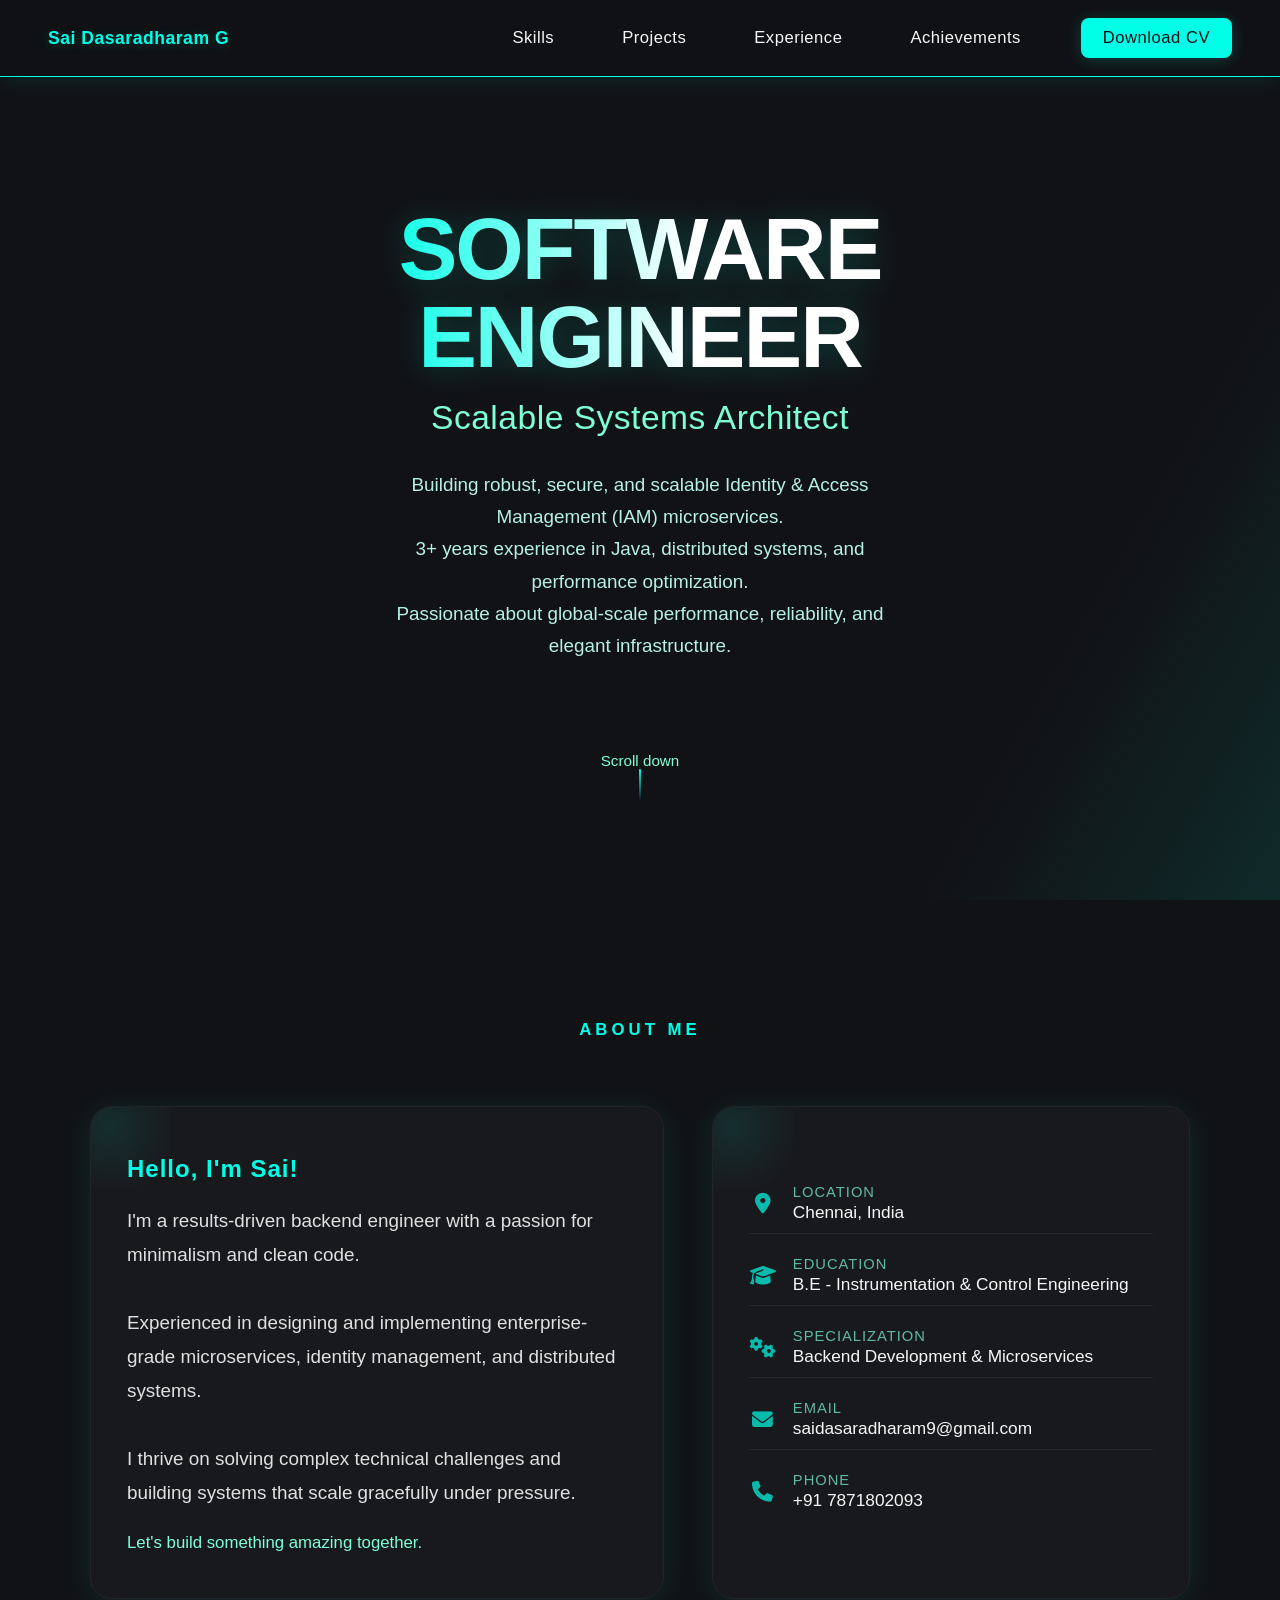
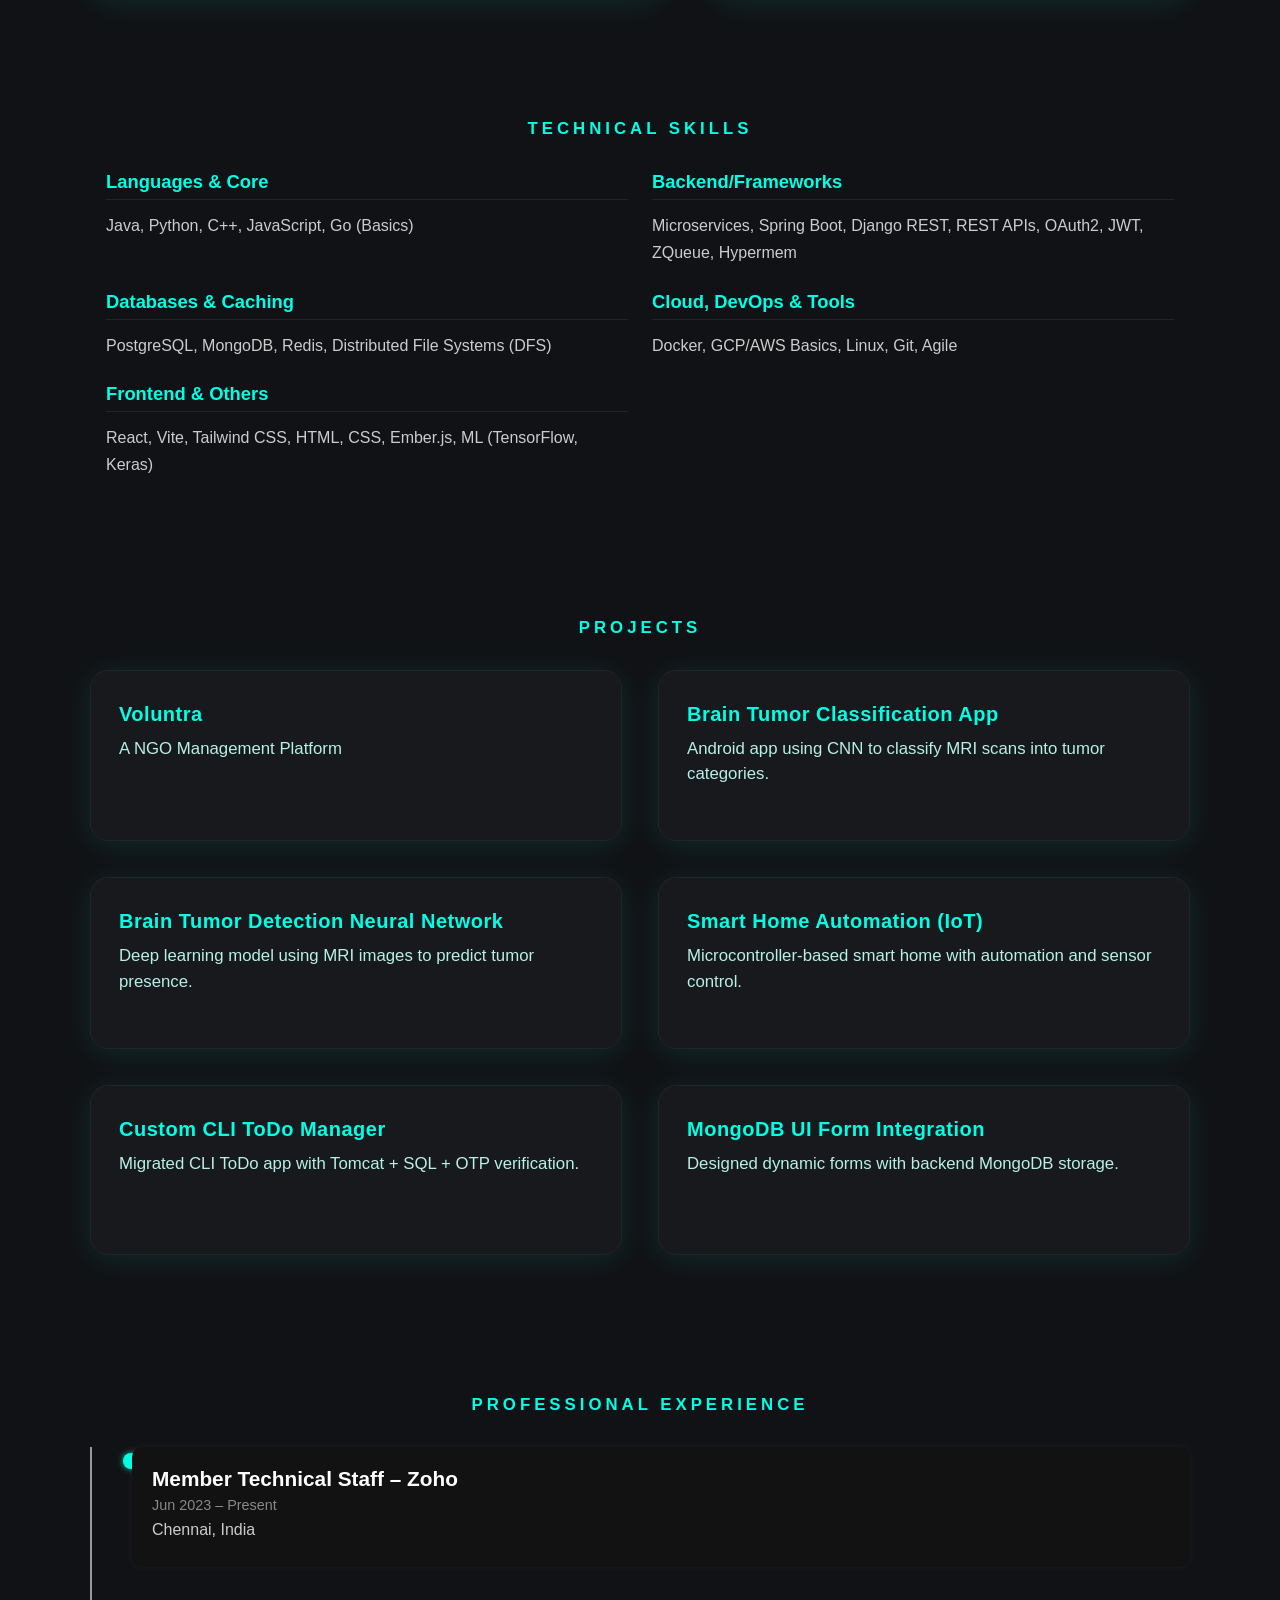
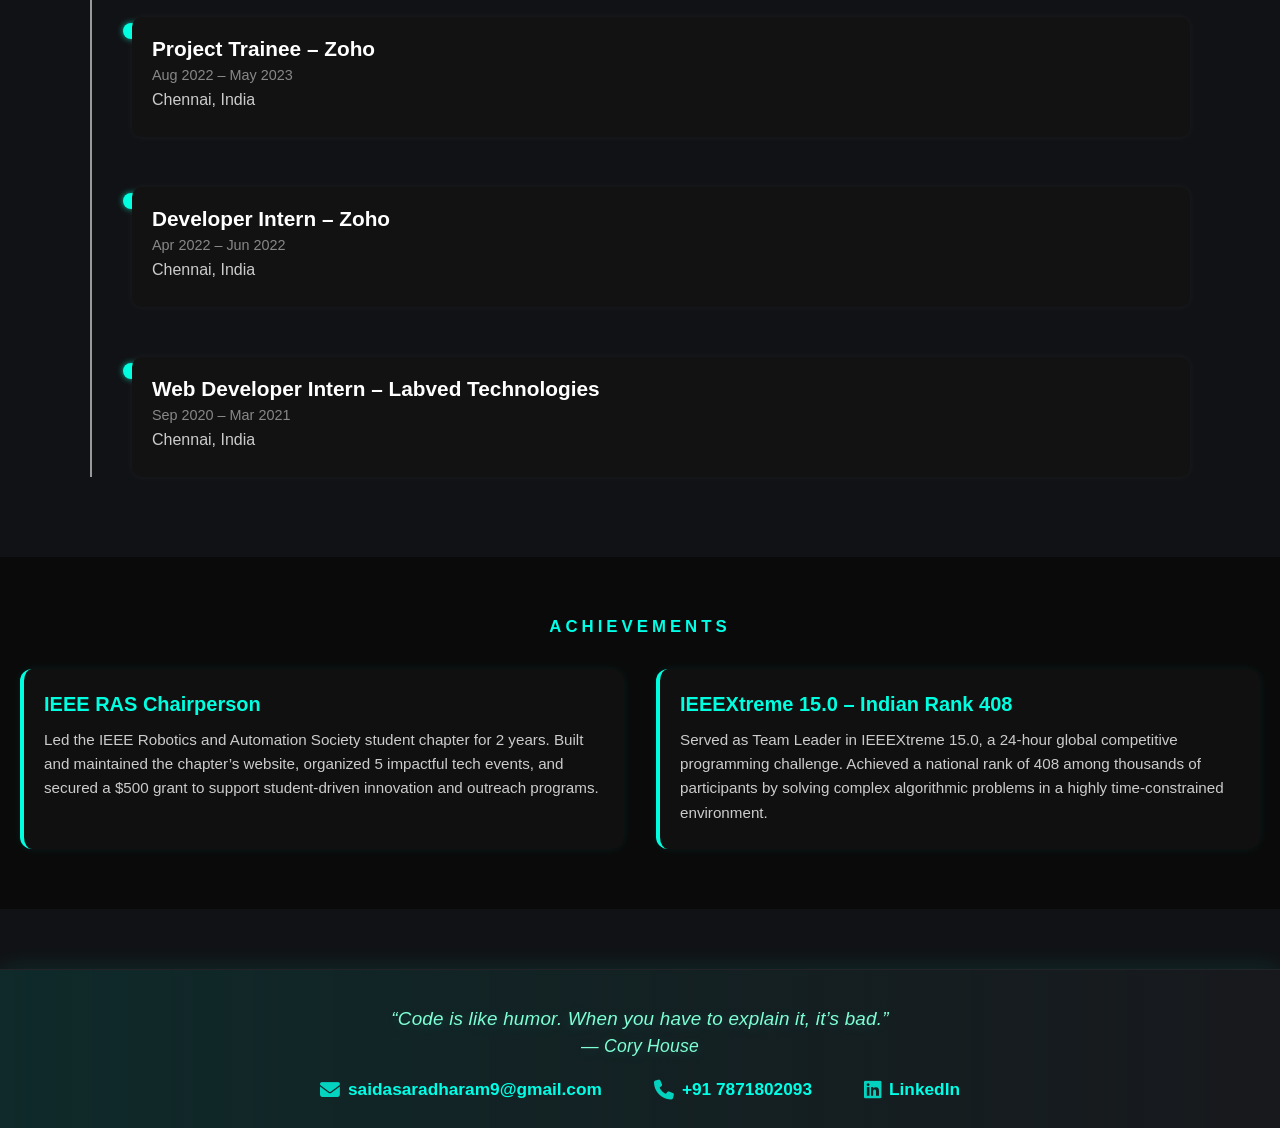
==== sai.html @ abcc0ff8 "Removed unnecessary characters" ====
<!DOCTYPE html>
<html lang="en">
<head>
    <meta charset="UTF-8">
    <meta name="viewport" content="width=device-width, initial-scale=1.0">
    <title>Sai Dasaradharam G — Software Engineer | IAM & Distributed Systems</title>
    <link rel="stylesheet" href="https://cdnjs.cloudflare.com/ajax/libs/font-awesome/6.4.2/css/all.min.css">
    <style>
        :root {
            --accent: #00ffe7;
            --bg: #111215;
            --bg2: #18191d;
            --text: #f7f7f7;
            --muted: #7fffd4;
            --card: #18191d;
            --border: #23242a;
            --shadow: 0 4px 32px #00ffe71a;
        }
        * { margin: 0; padding: 0; box-sizing: border-box; }
        html, body {
            width: 100%; min-height: 100vh;
            background: var(--bg); color: var(--text);
            font-family: 'Inter', 'Segoe UI', Arial, sans-serif;
            scroll-behavior: smooth;
        }
        body { overflow-x: hidden; }
        header.navbar {
            width: 100%; position: fixed; top: 0; left: 0; z-index: 100;
            background: rgba(17,18,21,0.96); backdrop-filter: blur(10px);
            display: flex; justify-content: space-between; align-items: center;
            padding: 18px 48px; border-bottom: 1.5px solid var(--accent);
            box-shadow: 0 2px 24px #00ffe71a;
            font-family: inherit;
            animation: headerFadeIn 1.2s cubic-bezier(.77,0,.18,1) 0.1s both;
        }
        @keyframes headerFadeIn { from { opacity: 0; transform: translateY(-40px);} to { opacity: 1; transform: translateY(0);} }
        .logo {
            font-size: 1.1rem; font-weight: 700; letter-spacing: 0.5px;
            color: var(--accent); text-shadow: 0 2px 12px #00ffe733;
            transition: letter-spacing 0.3s;
        }
        .logo:hover { letter-spacing: 2px; }
        .nav-links { display: flex; gap: 32px; align-items: center; }
        .nav-links a {
            color: var(--text); text-decoration: none; font-weight: 500;
            font-size: 1.04rem; letter-spacing: 0.5px; padding: 8px 18px;
            border-radius: 8px; transition: background 0.2s, color 0.2s, box-shadow 0.2s;
            position: relative; z-index: 1;
        }
        .nav-links a:hover, .nav-links a:focus {
            background: var(--accent); color: #111215; box-shadow: 0 2px 16px #00ffe733; outline: none;
        }
        .cv-btn {
            background: var(--accent); color: #111215 !important; font-weight: 700;
            border-radius: 10px; padding: 10px 22px !important; box-shadow: 0 2px 16px #00ffe733;
            border: none; margin-left: 10px; display: inline-block; position: relative;
            transition: background 0.2s, color 0.2s, box-shadow 0.2s;
        }
        .cv-btn:hover, .cv-btn:focus {
            background: #fff; color: var(--accent) !important; box-shadow: 0 4px 24px #00ffe755; outline: none;
        }
        @media (max-width: 700px) {
            .nav-links { gap: 10px; }
            .nav-links a, .cv-btn { font-size: 0.97rem; padding: 7px 10px !important; }
            header.navbar { padding: 12px 8px; }
        }
        .hero {
            min-height: 100vh; display: flex; align-items: center; justify-content: center; flex-direction: column;
            padding: 0 24px; background: linear-gradient(120deg, var(--bg) 80%, #00ffe71a 100%);
            position: relative; overflow: hidden;
        }
        .hero-content { text-align: center; margin-top: 110px; animation: fadeInUp 1.2s cubic-bezier(.77,0,.18,1) 0.3s both; }
        @keyframes fadeInUp { from { opacity: 0; transform: translateY(60px);} to { opacity: 1; transform: translateY(0);} }
        .hero-title {
            font-size: clamp(2.7rem, 8vw, 5.5rem); font-weight: 900; letter-spacing: -2px; line-height: 1;
            background: linear-gradient(90deg, var(--accent), #fff 60%);
            -webkit-background-clip: text; -webkit-text-fill-color: transparent; background-clip: text;
            filter: drop-shadow(0 2px 16px #00ffe733);
            animation: popIn 1.1s cubic-bezier(.77,0,.18,1) 0.5s both;
        }
        @keyframes popIn {
            0% { opacity: 0; transform: scale(0.8);}
            80% { opacity: 1; transform: scale(1.05);}
            100% { opacity: 1; transform: scale(1);}
        }
        .hero-subtitle {
            font-size: clamp(1.1rem, 4vw, 2.1rem); font-weight: 400; color: var(--muted);
            margin: 18px 0 32px 0; letter-spacing: 0.5px; opacity: 0.85;
            animation: fadeInUp 1.2s cubic-bezier(.77,0,.18,1) 0.7s both;
        }
        .hero-description {
            font-size: clamp(1rem, 2vw, 1.18rem); line-height: 1.7; max-width: 540px; margin: 0 auto 60px;
            color: #b6f0e6; opacity: 0.92; animation: fadeInUp 1.2s cubic-bezier(.77,0,.18,1) 0.9s both;
        }
        .scroll-indicator {
            margin-top: 30px; display: flex; flex-direction: column; align-items: center; gap: 6px;
            cursor: pointer; opacity: 0.7; transition: opacity 0.2s;
            animation: fadeInUp 1.2s cubic-bezier(.77,0,.18,1) 1.1s both;
        }
        .scroll-indicator:hover { opacity: 1; }
        .scroll-line {
            width: 2px; height: 36px;
            background: linear-gradient(180deg, var(--accent), transparent 90%);
            border-radius: 2px; animation: scrollPulse 1.5s infinite;
        }
        @keyframes scrollPulse { 0%, 100% { opacity: 0.3; } 50% { opacity: 1; } }
        .floating-accent {
            position: absolute; top: 10%; left: 80%; width: 160px; height: 160px;
            background: radial-gradient(circle at 60% 40%, var(--accent) 0%, transparent 80%);
            opacity: 0.13; border-radius: 50%; pointer-events: none;
            animation: floatAccent 7s ease-in-out infinite alternate; z-index: 0;
        }
        @keyframes floatAccent { 0% { transform: translateY(0) scale(1);} 100% { transform: translateY(30px) scale(1.1);} }
        .about {
            min-height: 70vh; padding: 120px 0 60px 0; max-width: 1100px; margin: 0 auto;
            display: flex; flex-direction: column; align-items: center; gap: 48px;
            animation: fadeInUp 1.2s cubic-bezier(.77,0,.18,1) 1.1s both;
        }
        .section-title {
            font-size: 1.05rem; text-transform: uppercase; letter-spacing: 4px; color: var(--accent);
            opacity: 0.7; margin-bottom: 18px; font-weight: 600; text-align: center;
            animation: fadeInUp 1.2s cubic-bezier(.77,0,.18,1) 1.2s both;
        }
        .about-grid {
            display: grid; grid-template-columns: 1.2fr 1fr; gap: 48px; width: 100%; align-items: stretch;
        }
        .about-card {
            background: var(--card); border-radius: 22px; box-shadow: var(--shadow); border: 1px solid var(--border);
            padding: 40px 36px; display: flex; flex-direction: column; justify-content: center;
            animation: cardFadeIn 1.2s cubic-bezier(.77,0,.18,1) 1.3s both; position: relative; overflow: hidden;
            transition: box-shadow 0.3s, border-color 0.3s;
        }
        .about-card:hover { box-shadow: 0 8px 40px #00ffe733; border-color: var(--accent);}
        @keyframes cardFadeIn { from { opacity: 0; transform: translateY(40px);} to { opacity: 1; transform: translateY(0);} }
        .about-card::before {
            content: ""; position: absolute; top: -40px; left: -40px; width: 120px; height: 120px;
            background: radial-gradient(circle, var(--accent) 0%, transparent 80%);
            opacity: 0.09; z-index: 0; pointer-events: none; animation: floatAccent 6s ease-in-out infinite alternate;
        }
        .about-text {
            font-size: 1.18rem; line-height: 1.8; color: #e0e0e0; font-weight: 300; z-index: 1; position: relative;
            animation: fadeInLeft 1.1s cubic-bezier(.77,0,.18,1) 1.4s both;
        }
        @keyframes fadeInLeft { from { opacity: 0; transform: translateX(-40px);} to { opacity: 1; transform: translateX(0);} }
        .about-details {
            display: flex; flex-direction: column; gap: 22px; z-index: 1; position: relative;
            animation: fadeInRight 1.1s cubic-bezier(.77,0,.18,1) 1.5s both;
        }
        @keyframes fadeInRight { from { opacity: 0; transform: translateX(40px);} to { opacity: 1; transform: translateX(0);} }
        .detail-item {
            display: flex; align-items: center; gap: 16px; padding: 0 0 10px 0;
            border-bottom: 1px solid rgba(255,255,255,0.06); transition: background 0.2s;
        }
        .detail-item:last-child { border-bottom: none; }
        .detail-icon { font-size: 1.3rem; color: var(--accent); opacity: 0.7; min-width: 28px; text-align: center; }
        .detail-label {
            font-size: 0.92rem; text-transform: uppercase; letter-spacing: 1px; color: var(--muted);
            margin-bottom: 2px; opacity: 0.7; font-weight: 500;
        }
        .detail-value { font-size: 1.08rem; font-weight: 500; color: var(--text); }
        @media (max-width: 900px) {
            .about-grid { grid-template-columns: 1fr; gap: 32px; }
            .about-card { padding: 32px 16px; }
            .about { padding: 90px 8px 40px 8px; }
        }
        @media (max-width: 600px) {
            .hero { padding: 0 4px; }
            .about { padding: 70px 2px 30px 2px; }
            .about-card { padding: 22px 6px; }
            .hero-title { font-size: 2.1rem; }
            .about-text, .detail-value { font-size: 1rem; }
        }
        .projects, .experience, .contact {
            max-width: 1100px; margin: 0 auto 80px auto; padding: 60px 0 0 0;
            animation: fadeInUp 1.2s cubic-bezier(.77,0,.18,1) both;
        }
        .projects-3col {
            display: grid; grid-template-columns: repeat(3, 1fr); gap: 36px;
        }
        .project-card {
            background: var(--card); border-radius: 18px; box-shadow: var(--shadow); border: 1px solid var(--border);
            padding: 32px 28px 28px 28px; display: flex; flex-direction: column; justify-content: flex-start;
            min-height: 170px; position: relative; transition: box-shadow 0.3s, border-color 0.3s, transform 0.2s;
            z-index: 1; animation: cardFadeIn 1.2s cubic-bezier(.77,0,.18,1) both;
        }
        .project-card:hover {
            box-shadow: 0 8px 40px #00ffe733; border-color: var(--accent); transform: translateY(-6px) scale(1.025);
        }
        .project-title-lg { font-size: 1.45rem; font-weight: 800; letter-spacing: 0.5px; color: #fff; margin-bottom: 12px; }
        .project-card p { color: #b6f0e6; font-size: 1.05rem; margin-bottom: 18px; line-height: 1.5; }
        .read-more {
            display: block; color: #aaa; max-height: 0; overflow: hidden;
            transition: max-height 0.5s ease; margin-top: 8px;
        }
        .project-card:hover .read-more { max-height: 400px; }
        .slide-in-left { animation: slideInLeft 1.1s cubic-bezier(.77,0,.18,1) both; }
        .slide-in-right { animation: slideInRight 1.1s cubic-bezier(.77,0,.18,1) both; }
        @keyframes slideInLeft { from { opacity: 0; transform: translateX(-60px);} to { opacity: 1; transform: translateX(0);} }
        @keyframes slideInRight { from { opacity: 0; transform: translateX(60px);} to { opacity: 1; transform: translateX(0);} }
        @media (max-width: 1100px) { .projects-3col { grid-template-columns: 1fr 1fr; } }
        @media (max-width: 900px) {
            .projects-grid { grid-template-columns: 1fr; gap: 24px; }
            .projects, .experience, .contact { padding: 36px 8px 0 8px; }
            .achievement-grid { grid-template-columns: 1fr; }
        }
        @media (max-width: 700px) { .projects-3col { grid-template-columns: 1fr; } }
        @media (max-width: 600px) {
            .projects, .experience, .contact { padding: 24px 2px 0 2px; margin-bottom: 40px; }
            .project-card { padding: 16px 8px 14px 8px; min-height: 120px; }
        }
        .timeline {
            position: relative; margin: 20px 0; padding-left: 40px; border-left: 2px solid #999;
        }
        .timeline-item { position: relative; margin-bottom: 50px; }
        .timeline-dot {
            width: 16px; height: 16px; background-color: #00ffe0; border-radius: 50%;
            position: absolute; left: -9px; top: 6px; box-shadow: 0 0 6px rgba(0, 255, 224, 0.7);
        }
        .timeline-content {
            background-color: #121212; padding: 20px; border-radius: 10px; color: #ccc;
            transition: all 0.3s ease; box-shadow: 0 0 8px rgba(255, 255, 255, 0.05); position: relative;
        }
        .timeline-content h3 { font-size: 1.3rem; color: #fff; margin-bottom: 6px; }
        .timeline-content .date { font-size: 0.9rem; color: #888; display: block; margin-bottom: 8px; }
        .know-more {
            display: block; max-height: 0; overflow: hidden; color: #aaa;
            transition: max-height 0.5s ease; margin-top: 8px; font-size: 0.95rem; line-height: 1.5;
        }
        .timeline-content:hover .know-more { max-height: 300px; }
        @media (max-width: 700px) {
            .timeline { padding-left: 20px; }
            .timeline-content { padding: 16px; }
        }
        .achievements {
            padding: 60px 20px; background-color: #0a0a0a; color: #eee;
        }
        .achievement-grid {
            display: grid; grid-template-columns: repeat(2, 1fr); gap: 32px;
        }
        .achievement-card {
            background: rgba(18, 18, 18, 0.8); border-left: 4px solid #00ffe0;
            padding: 24px 20px; border-radius: 12px; box-shadow: 0 0 10px rgba(0, 255, 224, 0.08);
            transition: transform 0.3s ease, box-shadow 0.3s ease;
        }
        .achievement-card h3 { font-size: 1.25rem; color: #00ffe0; margin-bottom: 12px; }
        .achievement-card p { font-size: 0.95rem; color: #ccc; line-height: 1.6; }
        .achievement-card:hover {
            transform: translateY(-6px); box-shadow: 0 0 20px rgba(0, 255, 224, 0.15);
        }
        @media (max-width: 900px) { .achievement-grid { grid-template-columns: 1fr; } }
        .fun-footer {
            width: 100%; background: linear-gradient(90deg, #00ffe71a 0%, var(--bg2) 100%);
            color: var(--text); padding: 38px 0 24px 0; text-align: center;
            border-top: 1px solid var(--border); box-shadow: 0 -2px 24px #00ffe71a;
            margin-top: 60px; position: relative; z-index: 10; font-family: inherit;
            animation: fadeInUp 1.2s cubic-bezier(.77,0,.18,1) 0.2s both;
        }
        .footer-quote {
            font-size: 1.18rem; font-style: italic; color: var(--muted); margin-bottom: 18px;
            letter-spacing: 0.2px; text-shadow: 0 2px 12px #00ffe733;
            animation: popIn 1.1s cubic-bezier(.77,0,.18,1) 0.3s both;
        }
        .footer-contact {
            display: flex; justify-content: center; gap: 32px; flex-wrap: wrap; margin-top: 8px;
            font-size: 1.08rem; animation: fadeInUp 1.2s cubic-bezier(.77,0,.18,1) 0.5s both;
        }
        .footer-contact a {
            color: var(--accent); text-decoration: none; font-weight: 600;
            transition: color 0.2s, text-shadow 0.2s; display: inline-flex; align-items: center;
            gap: 8px; padding: 4px 10px; border-radius: 6px;
        }
        .footer-contact a:hover {
            color: #000000; background: var(--accent); text-shadow: 0 2px 12px #00ffe733;
        }
        .footer-contact i { font-size: 1.15em; opacity: 0.8; }
        @media (max-width: 600px) {
            .fun-footer { padding: 24px 2px 14px 2px; }
            .footer-contact { gap: 12px; font-size: 0.98rem; flex-direction: column; }
            .footer-quote { font-size: 1rem; }
        }
    </style>
</head>
<body>
    <div class="floating-accent"></div>
    <header class="navbar">
        <div class="logo">Sai Dasaradharam G</div>
        <nav class="nav-links">
            <a href="#skills">Skills</a> 
            <a href="#projects">Projects</a>
            <a href="#experience">Experience</a>
            <a href="#achievements">Achievements</a>
            <a href="assets/sai_cv.pdf" download class="cv-btn">Download CV</a>
        </nav>
    </header>
    <section class="hero" id="home">
        <div class="hero-content">
            <h1 class="hero-title">SOFTWARE<br>ENGINEER</h1>
            <p class="hero-subtitle">Scalable Systems Architect</p>
            <p class="hero-description">
                Building robust, secure, and scalable Identity & Access Management (IAM) microservices.<br>
                3+ years experience in Java, distributed systems, and performance optimization.<br>
                Passionate about global-scale performance, reliability, and elegant infrastructure.
            </p>
        </div>
        <div class="scroll-indicator" onclick="document.getElementById('about').scrollIntoView({behavior:'smooth'})"></div>
            <span style="font-size:0.95rem; color:var(--muted);">Scroll down</span>
            <div class="scroll-line"></div>
        </div>
    </section>
    <section class="about" id="about">
        <div class="section-title">About Me</div>
        <div class="about-grid">
            <div class="about-card">
                <div class="about-text">
                    <span style="font-size:1.5rem; color:var(--accent); font-weight:700; letter-spacing:1px; display:block; margin-bottom:14px; animation: popIn 1.1s cubic-bezier(.77,0,.18,1) 1.6s both;">Hello, I'm Sai!</span>
                    I'm a results-driven backend engineer with a passion for minimalism and clean code.<br><br>
                    Experienced in designing and implementing enterprise-grade microservices, identity management, and distributed systems.<br><br>
                    I thrive on solving complex technical challenges and building systems that scale gracefully under pressure.<br>
                    <span style="color:var(--muted); font-size:1.05rem; display:block; margin-top:18px;">Let's build something amazing together.</span>
                </div>
            </div>
            <div class="about-card about-details">
                <div class="detail-item">
                    <span class="detail-icon"><i class="fas fa-map-marker-alt"></i></span>
                    <div>
                        <div class="detail-label">Location</div>
                        <div class="detail-value">Chennai, India</div>
                    </div>
                </div>
                <div class="detail-item">
                    <span class="detail-icon"><i class="fas fa-graduation-cap"></i></span>
                    <div>
                        <div class="detail-label">Education</div>
                        <div class="detail-value">B.E - Instrumentation & Control Engineering</div>
                    </div>
                </div>
                <div class="detail-item">
                    <span class="detail-icon"><i class="fas fa-cogs"></i></span>
                    <div>
                        <div class="detail-label">Specialization</div>
                        <div class="detail-value">Backend Development & Microservices</div>
                    </div>
                </div>
                <div class="detail-item">
                    <span class="detail-icon"><i class="fas fa-envelope"></i></span>
                    <div>
                        <div class="detail-label">Email</div>
                        <div class="detail-value">saidasaradharam9@gmail.com</div>
                    </div>
                </div>
                <div class="detail-item">
                    <span class="detail-icon"><i class="fas fa-phone"></i></span>
                    <div>
                        <div class="detail-label">Phone</div>
                        <div class="detail-value">+91 7871802093</div>
                    </div>
                </div>
            </div>
        </div>
    </section>


<!-- Technical Skills Section -->
    <section class="skills" id="skills" style="max-width: 1100px; margin: 0 auto 80px auto; padding: 60px 0 0 0;">
        <div class="section-title" style="margin-bottom:32px;">Technical Skills</div>
        <div class="skills-grid" style="display: grid; grid-template-columns: repeat(2, 1fr); gap: 24px; padding: 0 16px;">

            <!-- Category 1: Languages & Core Backend -->
            <div class="skills-category">
                <h4 style="font-size: 1.15rem; color: var(--accent); margin-bottom: 12px; border-bottom: 1px solid var(--border); padding-bottom: 6px;">Languages & Core</h4>
                <p style="font-size: 1rem; color: #ccc; line-height: 1.7;">
                    Java, Python, C++, JavaScript, Go (Basics)
                </p>
            </div>
            
            <!-- Category 2: Backend Frameworks & Architecture -->
            <div class="skills-category">
                <h4 style="font-size: 1.15rem; color: var(--accent); margin-bottom: 12px; border-bottom: 1px solid var(--border); padding-bottom: 6px;">Backend/Frameworks</h4>
                <p style="font-size: 1rem; color: #ccc; line-height: 1.7;">
                    Microservices, Spring Boot, Django REST, REST APIs, OAuth2, JWT, ZQueue, Hypermem
                </p>
            </div>
            
            <!-- Category 3: Databases & Caching -->
            <div class="skills-category">
                <h4 style="font-size: 1.15rem; color: var(--accent); margin-bottom: 12px; border-bottom: 1px solid var(--border); padding-bottom: 6px;">Databases & Caching</h4>
                <p style="font-size: 1rem; color: #ccc; line-height: 1.7;">
                    PostgreSQL, MongoDB, Redis, Distributed File Systems (DFS)
                </p>
            </div>
            
            <!-- Category 4: Cloud, DevOps & Tools -->
            <div class="skills-category">
                <h4 style="font-size: 1.15rem; color: var(--accent); margin-bottom: 12px; border-bottom: 1px solid var(--border); padding-bottom: 6px;">Cloud, DevOps & Tools</h4>
                <p style="font-size: 1rem; color: #ccc; line-height: 1.7;">
                    Docker, GCP/AWS Basics, Linux, Git, Agile
                </p>
            </div>
            
            <!-- Category 5: Frontend & Others (To show Full-Stack capability) -->
            <div class="skills-category">
                <h4 style="font-size: 1.15rem; color: var(--accent); margin-bottom: 12px; border-bottom: 1px solid var(--border); padding-bottom: 6px;">Frontend & Others</h4>
                <p style="font-size: 1rem; color: #ccc; line-height: 1.7;">
                    React, Vite, Tailwind CSS, HTML, CSS, Ember.js, ML (TensorFlow, Keras)
                </p>
            </div>

        </div>
    </section>
    <!-- End of Technical Skills Section -->

    
    <!-- Projects Section -->
<section class="projects" id="projects">
  <div class="section-title" style="margin-bottom:32px;">Projects</div>
  <div class="projects-grid projects-3col">


      <!-- Project 1 -->
    <div class="project-card slide-in-left">
      <h3 class="project-title-lg"> Voluntra </h3>
      <p>
        A NGO Management Platform
        <span class="read-more">
          The app is a multi-role platform designed for NGOs, volunteers, and corporate partners. Each type of user accesses the platform through a secure React + Django REST API system, where permissions and data visibility are tightly controlled through Role-Based Access Control (RBAC).
        </span>
      </p>
    </div>

    <!-- Project 2 -->
    <div class="project-card slide-in-right">
      <h3 class="project-title-lg">Brain Tumor Classification App</h3>
      <p>
        Android app using CNN to classify MRI scans into tumor categories.
        <span class="read-more">
          This mobile application leverages a Convolutional Neural Network (CNN) model trained on publicly available MRI datasets to accurately classify brain tumors into four categories: pituitary, glioma, meningioma, and no tumor. The app features a clean UI built using Android Studio, and processes user-uploaded images directly on the device to ensure data privacy. The model was optimized for mobile deployment using TensorFlow Lite, achieving fast inference times and high accuracy, making it a practical tool for early tumor detection.
        </span>
      </p>
    </div>

    <!-- Project 3 -->
    <div class="project-card slide-in-left">
      <h3 class="project-title-lg">Brain Tumor Detection Neural Network</h3>
      <p>
        Deep learning model using MRI images to predict tumor presence.
        <span class="read-more">
          This standalone deep learning model uses a custom-built neural network to classify MRI brain scans into tumor or non-tumor cases. Built using Keras and OpenCV, the project focused on extensive pre-processing techniques like histogram equalization and data augmentation. The model was trained on a balanced dataset, yielding over 92% validation accuracy. It also included heatmap visualizations (Grad-CAM) to explain the region of focus in scans, enhancing interpretability for medical professionals.
        </span>
      </p>
    </div>

    <!-- Project 4 -->
    <div class="project-card slide-in-right">
      <h3 class="project-title-lg">Smart Home Automation (IoT)</h3>
      <p>
        Microcontroller-based smart home with automation and sensor control.
        <span class="read-more">
          This project showcases a miniature smart home built using Arduino Uno and IoT sensors such as DHT11, PIR, and LDR modules. The system enables automated lighting, temperature monitoring, and motion-based security using a combination of sensor feedback and conditional logic. It was showcased at a college expo and received praise for practical implementation and user-friendly interaction. The automation logic was coded in embedded C and integrated with a mobile-based control panel using Bluetooth modules for real-time control.
        </span>
      </p>
    </div>

    <!-- Project 5 -->
    <div class="project-card slide-in-left">
      <h3 class="project-title-lg">Custom CLI ToDo Manager</h3>
      <p>
        Migrated CLI ToDo app with Tomcat + SQL + OTP verification.
        <span class="read-more">
          Rebuilt an existing CLI-based ToDo list manager as a web-enabled Java application using Apache Tomcat. Integrated a MySQL backend for persistent task storage and implemented secure user registration using OTP verification via email and SMS, utilizing third-party APIs. The application supports multiple user sessions, task categories, and deadline-based notifications. This project reflects full-stack development proficiency, from system design to security and user experience.
        </span>
      </p>
    </div>

    <!-- Project 6 -->
    <div class="project-card slide-in-right">
      <h3 class="project-title-lg">MongoDB UI Form Integration</h3>
      <p>
        Designed dynamic forms with backend MongoDB storage.
        <span class="read-more">
          Built a full-stack web app where dynamic user input forms feed data directly into a NoSQL MongoDB backend. Used HTML, CSS, and vanilla JS for the frontend and Node.js for handling server-side operations. Designed the schema for flexible document storage and implemented form validations and error handling. This project highlights database flexibility, real-time updates, and practical integration of user-centric design in modern web development.
        </span>
      </p>
    </div>

  </div>
</section>

<!-- CSS -->
<style>
  .projects-3col {
    display: grid;
    grid-template-columns: repeat(3, 1fr);
    gap: 36px;
  }

  .project-card {
    background-color: #121212;
    padding: 24px;
    border-radius: 12px;
    box-shadow: 0 0 8px rgba(255, 255, 255, 0.1);
    transition: all 0.3s ease;
    position: relative;
    overflow: hidden;
    height: 100%;
  }

  .project-title-lg {
    font-size: 1.45rem;
    font-weight: 800;
    letter-spacing: 0.5px;
    color: #fff;
    margin-bottom: 12px;
  }

  .project-card p {
    font-size: 0.95rem;
    color: #ccc;
    line-height: 1.5;
  }

  .read-more {
    display: block;
    color: #aaa;
    max-height: 0;
    overflow: hidden;
    transition: max-height 0.5s ease;
    margin-top: 8px;
  }

  .project-card:hover .read-more {
    max-height: 400px;
  }

  @media (max-width: 1100px) {
    .projects-3col {
      grid-template-columns: 1fr 1fr;
    }
  }

  @media (max-width: 700px) {
    .projects-3col {
      grid-template-columns: 1fr;
    }
  }
</style>
<!-- Experience Section -->
<section class="experience" id="experience">
  <h1><div class="section-title" style="margin-bottom:32px;">Professional Experience</div></h1>
  <div class="timeline">

    <!-- Experience 1 -->
    <div class="timeline-item">
      <div class="timeline-dot"></div>
      <div class="timeline-content slide-in-left">
        <h3>Member Technical Staff – Zoho</h3>
        <span class="date">Jun 2023 – Present</span>
        <p>Chennai, India</p>
        <span class="know-more">Contributed to the backend development of Identity and Access Management (IAM) microservices. Optimized performance by 80% using Java microservices (ZQueue) and Redis caching (Hypermem). Key achievements include enhancing secure provisioning via RBAC logic for 10,000+ users and engineering a bulk user creation feature, enabling the batch provisioning of over 10,000 users. Designed database schemas, implemented modular RESTful APIs, and actively participated in architectural design discussions and code reviews across the team.</span>
      </div>
    </div>

    <!-- Experience 2 -->
    <div class="timeline-item">
      <div class="timeline-dot"></div>
      <div class="timeline-content slide-in-right">
        <h3>Project Trainee – Zoho</h3>
        <span class="date">Aug 2022 – May 2023</span>
        <p>Chennai, India</p>
        <span class="know-more">Enhanced the ManageEngine M365 Manager Plus product with full-stack features, specializing in Microsoft 365 and Exchange Online management and reporting. Developed core User Management modules and back-end services for dynamic report generation and real-time activity monitoring. Utilized Ember.js on the frontend and Java with Zoho's custom framework on the backend.</span>
      </div>
    </div>

    <!-- Experience 3 -->
    <div class="timeline-item">
      <div class="timeline-dot"></div>
      <div class="timeline-content slide-in-left">
        <h3>Developer Intern – Zoho</h3>
        <span class="date">Apr 2022 – Jun 2022</span>
        <p>Chennai, India</p>
        <span class="know-more">Converted a CLI-based Todo Manager into a web application hosted on Apache Tomcat, integrated with SQL for task persistence. Implemented custom OTP-based user login using third-party email and SMS services. This project laid the foundation for understanding backend APIs, secure auth flows, and scalable architecture on enterprise-grade platforms.</span>
      </div>
    </div>

    <!-- Experience 4 -->
    <div class="timeline-item">
      <div class="timeline-dot"></div>
      <div class="timeline-content slide-in-right">
        <h3>Web Developer Intern – Labved Technologies</h3>
        <span class="date">Sep 2020 – Mar 2021</span>
        <p>Chennai, India</p>
        <span class="know-more">Joined as a full-stack intern and contributed to UI/UX design, form validation, and dynamic form generation. Designed NoSQL schemas for MongoDB-based storage, connected it to frontend modules using Node.js and Express. Focused on usability, responsiveness, and modular code practices as part of the core development team.</span>
      </div>
    </div>

  </div>
</section>

<!-- CSS -->
<style>
  .timeline {
    position: relative;
    margin: 20px 0;
    padding-left: 40px;
    border-left: 2px solid #999;
  }

  .timeline-item {
    position: relative;
    margin-bottom: 50px;
  }

  .timeline-dot {
    width: 16px;
    height: 16px;
    background-color: #00ffe0;
    border-radius: 50%;
    position: absolute;
    left: -9px;
    top: 6px;
    box-shadow: 0 0 6px rgba(0, 255, 224, 0.7);
  }

  .timeline-content {
    background-color: #121212;
    padding: 20px;
    border-radius: 10px;
    color: #ccc;
    transition: all 0.3s ease;
    box-shadow: 0 0 8px rgba(255, 255, 255, 0.05);
    position: relative;
  }

  .timeline-content h3 {
    font-size: 1.3rem;
    color: #fff;
    margin-bottom: 6px;
  }

  .timeline-content .date {
    font-size: 0.9rem;
    color: #888;
    display: block;
    margin-bottom: 8px;
  }

  .know-more {
    display: block;
    max-height: 0;
    overflow: hidden;
    color: #aaa;
    transition: max-height 0.5s ease;
    margin-top: 8px;
    font-size: 0.95rem;
    line-height: 1.5;
  }

  .timeline-content:hover .know-more {
    max-height: 300px;
  }

  @media (max-width: 700px) {
    .timeline {
      padding-left: 20px;
    }

    .timeline-content {
      padding: 16px;
    }
  }
</style>


<!-- Achievements Section -->
<section class="achievements" id="achievements">
  <div class="section-title" style="margin-bottom:32px;">Achievements</div>
  <div class="achievement-grid">

    <!-- Achievement 1 -->
    <div class="achievement-card slide-in-left">
      <h3>IEEE RAS Chairperson</h3>
      <p>
        Led the IEEE Robotics and Automation Society student chapter for 2 years. Built and maintained the chapter’s website, organized 5 impactful tech events, and secured a $500 grant to support student-driven innovation and outreach programs.
      </p>
    </div>

    <!-- Achievement 2 -->
    <div class="achievement-card slide-in-right">
      <h3>IEEEXtreme 15.0 – Indian Rank 408</h3>
      <p>
        Served as Team Leader in IEEEXtreme 15.0, a 24-hour global competitive programming challenge. Achieved a national rank of 408 among thousands of participants by solving complex algorithmic problems in a highly time-constrained environment.
      </p>
    </div>

  </div>
</section>
<style>
/* Achievements Section */
.achievements {
  padding: 60px 20px;
  background-color: #0a0a0a;
  color: #eee;
}

.achievement-grid {
  display: grid;
  grid-template-columns: repeat(2, 1fr);
  gap: 32px;
}

.achievement-card {
  background: rgba(18, 18, 18, 0.8);
  border-left: 4px solid #00ffe0;
  padding: 24px 20px;
  border-radius: 12px;
  box-shadow: 0 0 10px rgba(0, 255, 224, 0.08);
  transition: transform 0.3s ease, box-shadow 0.3s ease;
}

.achievement-card h3 {
  font-size: 1.25rem;
  color: #00ffe0;
  margin-bottom: 12px;
}

.achievement-card p {
  font-size: 0.95rem;
  color: #ccc;
  line-height: 1.6;
}

.achievement-card:hover {
  transform: translateY(-6px);
  box-shadow: 0 0 20px rgba(0, 255, 224, 0.15);
}

@media (max-width: 900px) {
  .achievement-grid {
    grid-template-columns: 1fr;
  }
}
</style>

 <!-- Fun Footer Section -->
    <footer class="fun-footer" id="contact">
        <div class="footer-quote">
            <span>“Code is like humor. When you have to explain it, it’s bad.”</span>
            <span style="font-size:1.1rem; color:var(--muted); display:block; margin-top:6px;">— Cory House</span>
        </div>
        <div class="footer-contact">
            <a href="mailto:sai.backend@gmail.com" title="Email"><i class="fas fa-envelope"></i> saidasaradharam9@gmail.com</a>
            <a href="tel:+919876543210" title="Phone"><i class="fas fa-phone"></i> +91 7871802093</a>
            <a href="https://www.linkedin.com/in/sai-dasaradharam-g-a04a22190" target="_blank" title="LinkedIn"><i class="fab fa-linkedin"></i> LinkedIn</a>
        </div>
    </footer>
    <style>
    .fun-footer {
        width: 100%;
        background: linear-gradient(90deg, #00ffe71a 0%, var(--bg2) 100%);
        color: var(--text);
        padding: 38px 0 24px 0;
        text-align: center;
        border-top: 1px solid var(--border);
        box-shadow: 0 -2px 24px #00ffe71a;
        margin-top: 60px;
        position: relative;
        z-index: 10;
        font-family: inherit;
        animation: fadeInUp 1.2s cubic-bezier(.77,0,.18,1) 0.2s both;
    }
    .footer-quote {
        font-size: 1.18rem;
        font-style: italic;
        color: var(--muted);
        margin-bottom: 18px;
        letter-spacing: 0.2px;
        text-shadow: 0 2px 12px #00ffe733;
        animation: popIn 1.1s cubic-bezier(.77,0,.18,1) 0.3s both;
    }
    .footer-contact {
        display: flex;
        justify-content: center;
        gap: 32px;
        flex-wrap: wrap;
        margin-top: 8px;
        font-size: 1.08rem;
        animation: fadeInUp 1.2s cubic-bezier(.77,0,.18,1) 0.5s both;
    }
    .footer-contact a {
        color: var(--accent);
        text-decoration: none;
        font-weight: 600;
        transition: color 0.2s, text-shadow 0.2s;
        display: inline-flex;
        align-items: center;
        gap: 8px;
        padding: 4px 10px;
        border-radius: 6px;
    }
    .footer-contact a:hover {
        color: #000000;
        background: var(--accent);
        text-shadow: 0 2px 12px #00ffe733;
    }
    .footer-contact i {
        font-size: 1.15em;
        opacity: 0.8;
    }
    @media (max-width: 600px) {
        .fun-footer {
            padding: 24px 2px 14px 2px;
        }
        .footer-contact {
            gap: 12px;
            font-size: 0.98rem;
            flex-direction: column;
        }
        .footer-quote {
            font-size: 1rem;
        }
    }
    </style>

    <style>
    .projects, .experience, .contact {
        max-width: 1100px;
        margin: 0 auto 80px auto;
        padding: 60px 0 0 0;
        animation: fadeInUp 1.2s cubic-bezier(.77,0,.18,1) both;
    }
    .projects-grid {
        display: grid;
        grid-template-columns: 1fr 1fr;
        gap: 36px;
    }
    .project-card {
        background: var(--card);
        border-radius: 18px;
        box-shadow: var(--shadow);
        border: 1px solid var(--border);
        padding: 32px 28px 28px 28px;
        display: flex;
        flex-direction: column;
        justify-content: flex-start;
        min-height: 170px;
        position: relative;
        transition: box-shadow 0.3s, border-color 0.3s, transform 0.2s;
        z-index: 1;
        animation: cardFadeIn 1.2s cubic-bezier(.77,0,.18,1) both;
    }
    .project-card:hover {
        box-shadow: 0 8px 40px #00ffe733;
        border-color: var(--accent);
        transform: translateY(-6px) scale(1.025);
    }
    .project-card h3 {
        font-size: 1.25rem;
        color: var(--accent);
        margin-bottom: 10px;
        font-weight: 700;
        letter-spacing: 0.5px;
    }
    .project-card p {
        color: #b6f0e6;
        font-size: 1.05rem;
        margin-bottom: 18px;
        line-height: 1.5;
    }
    .view-more {
        color: var(--muted);
        font-weight: 600;
        text-decoration: none;
        font-size: 1rem;
        letter-spacing: 0.5px;
        transition: color 0.2s;
    }
    .view-more:hover {
        color: var(--accent);
        text-decoration: underline;
    }
    .slide-in-left {
        animation: slideInLeft 1.1s cubic-bezier(.77,0,.18,1) both;
    }
    .slide-in-right {
        animation: slideInRight 1.1s cubic-bezier(.77,0,.18,1) both;
    }
    @keyframes slideInLeft {
        from { opacity: 0; transform: translateX(-60px);}
        to { opacity: 1; transform: translateX(0);}
    }
    @keyframes slideInRight {
        from { opacity: 0; transform: translateX(60px);}
        to { opacity: 1; transform: translateX(0);}
    }
    .contact-info {
        background: var(--card);
        border-radius: 14px;
        box-shadow: var(--shadow);
        border: 1px solid var(--border);
        padding: 28px 24px;
        max-width: 420px;
        margin: 0 auto;
        text-align: left;
        animation: fadeInUp 1.2s cubic-bezier(.77,0,.18,1) 0.2s both;
    }
    .contact-info p {
        margin-bottom: 14px;
        color: #e0e0e0;
        font-size: 1.08rem;
    }
    .contact-info a {
        color: var(--accent);
        text-decoration: none;
        transition: text-decoration 0.2s, color 0.2s;
    }
    .contact-info a:hover {
        text-decoration: underline;
        color: var(--muted);
    }
    @media (max-width: 900px) {
        .projects-grid {
            grid-template-columns: 1fr;
            gap: 24px;
        }
        .projects, .experience, .contact {
            padding: 36px 8px 0 8px;
        }
    }
    @media (max-width: 600px) {
        .projects, .experience, .contact {
            padding: 24px 2px 0 2px;
            margin-bottom: 40px;
        }
        .project-card {
            padding: 16px 8px 14px 8px;
            min-height: 120px;
        }
        .contact-info {
            padding: 14px 6px;
        }
    }
    </style>
</body>
</html>
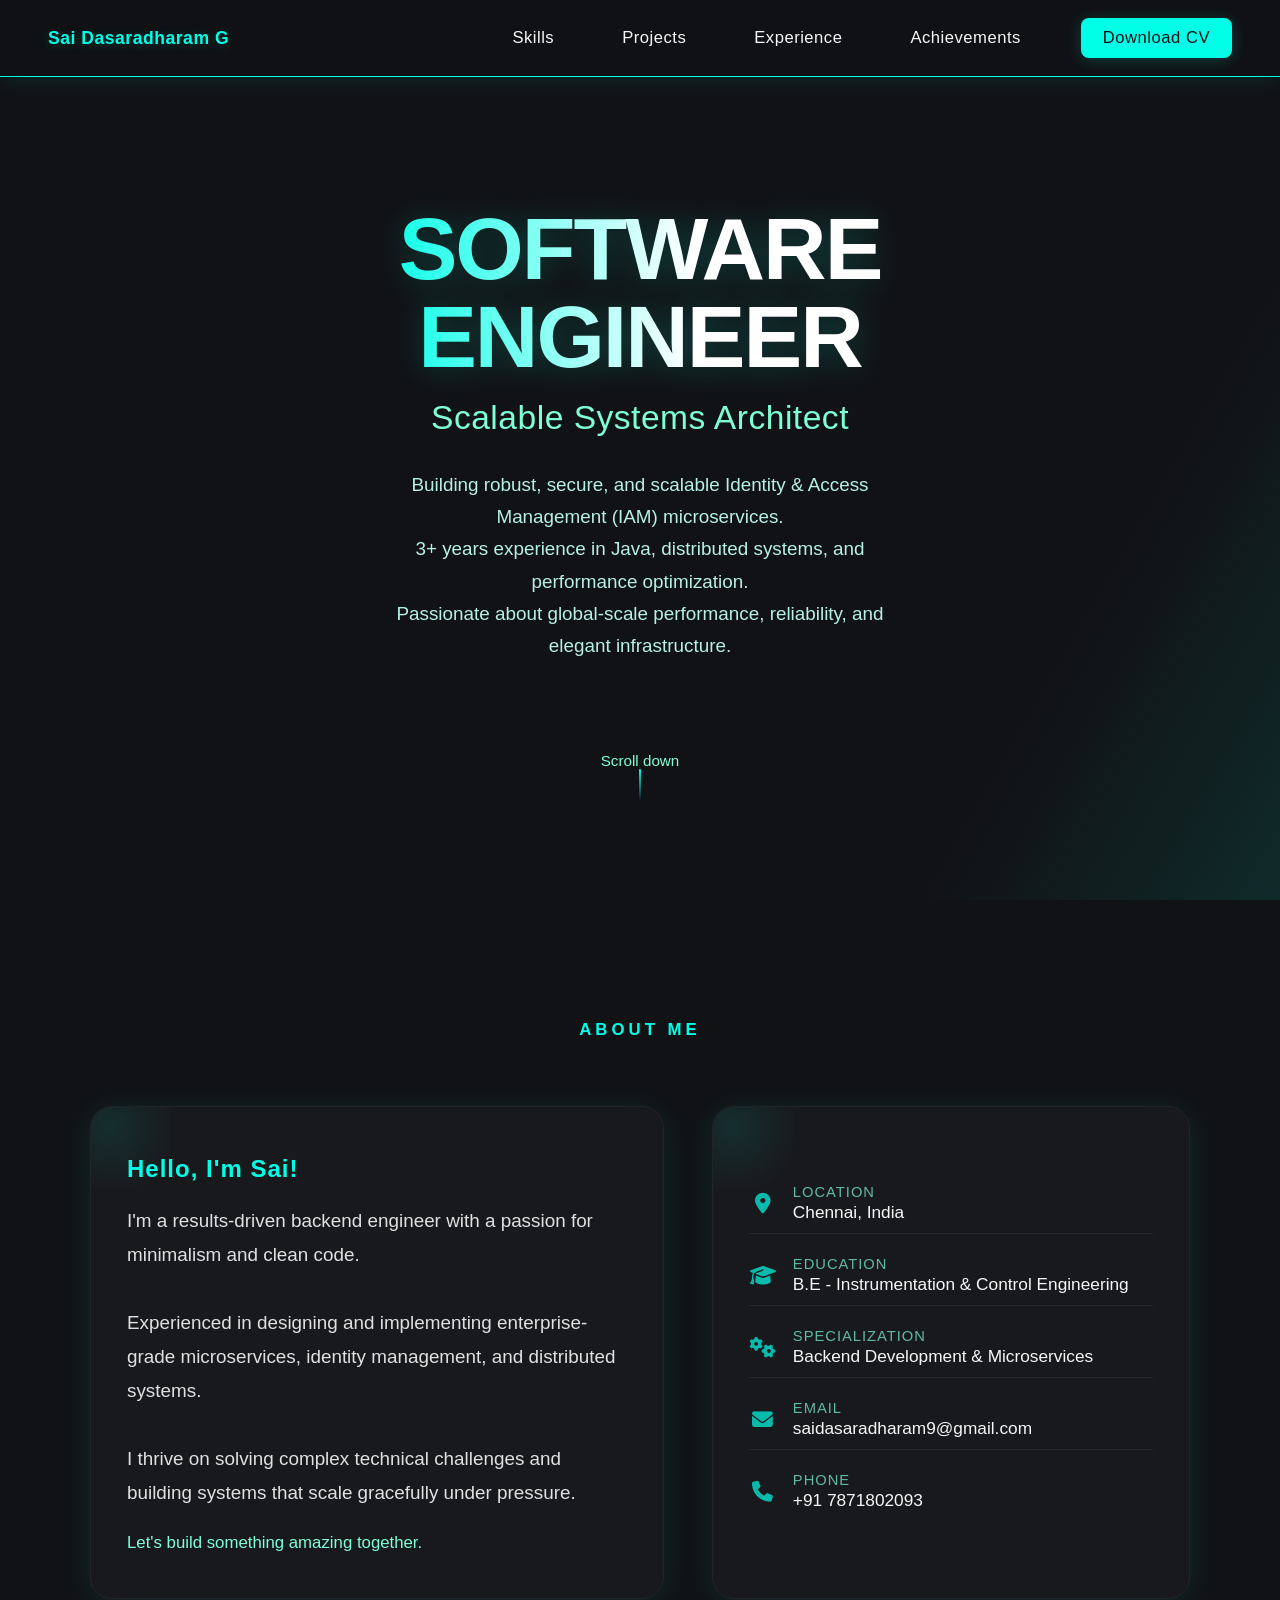
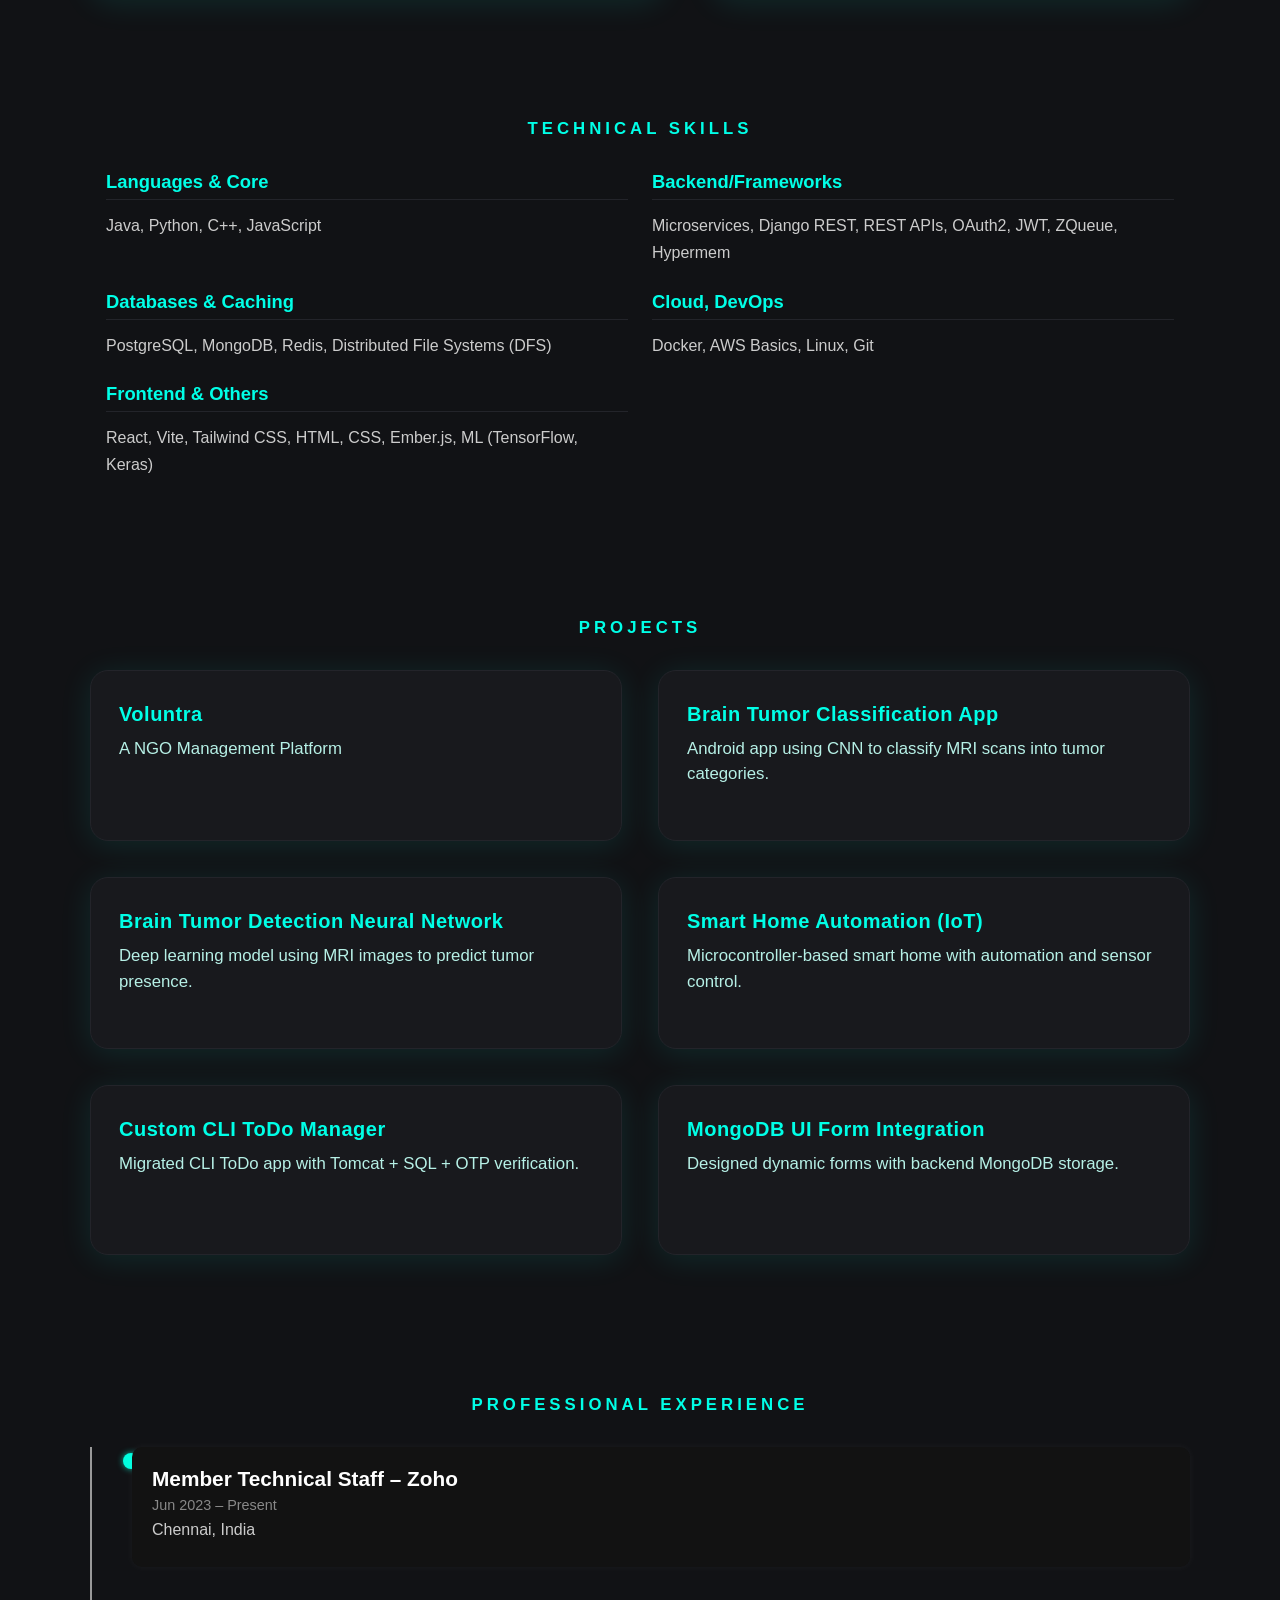
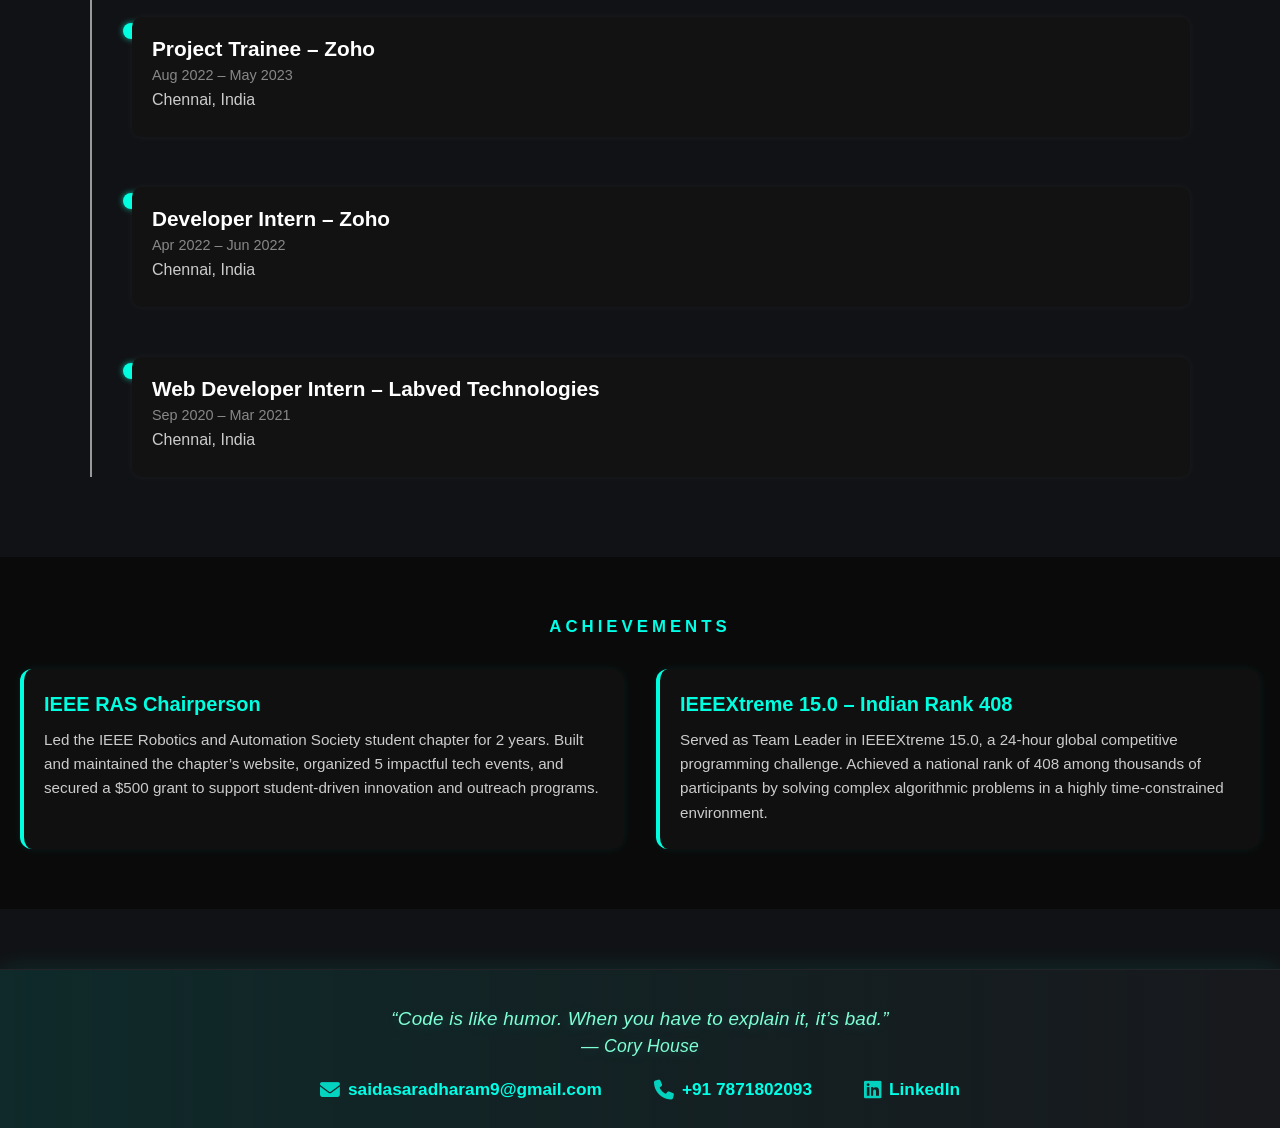
==== commit 36d4c0f4: "Update is skills" ====
--- a/sai.html
+++ b/sai.html
@@ -369,7 +369,7 @@
             <div class="skills-category">
                 <h4 style="font-size: 1.15rem; color: var(--accent); margin-bottom: 12px; border-bottom: 1px solid var(--border); padding-bottom: 6px;">Languages & Core</h4>
                 <p style="font-size: 1rem; color: #ccc; line-height: 1.7;">
-                    Java, Python, C++, JavaScript, Go (Basics)
+                    Java, Python, C++, JavaScript
                 </p>
             </div>
             
@@ -377,7 +377,7 @@
             <div class="skills-category">
                 <h4 style="font-size: 1.15rem; color: var(--accent); margin-bottom: 12px; border-bottom: 1px solid var(--border); padding-bottom: 6px;">Backend/Frameworks</h4>
                 <p style="font-size: 1rem; color: #ccc; line-height: 1.7;">
-                    Microservices, Spring Boot, Django REST, REST APIs, OAuth2, JWT, ZQueue, Hypermem
+                    Microservices, Django REST, REST APIs, OAuth2, JWT, ZQueue, Hypermem
                 </p>
             </div>
             
@@ -391,9 +391,9 @@
             
             <!-- Category 4: Cloud, DevOps & Tools -->
             <div class="skills-category">
-                <h4 style="font-size: 1.15rem; color: var(--accent); margin-bottom: 12px; border-bottom: 1px solid var(--border); padding-bottom: 6px;">Cloud, DevOps & Tools</h4>
+                <h4 style="font-size: 1.15rem; color: var(--accent); margin-bottom: 12px; border-bottom: 1px solid var(--border); padding-bottom: 6px;">Cloud, DevOps</h4>
                 <p style="font-size: 1rem; color: #ccc; line-height: 1.7;">
-                    Docker, GCP/AWS Basics, Linux, Git, Agile
+                    Docker, AWS Basics, Linux, Git
                 </p>
             </div>
             
@@ -945,3 +945,4 @@
 
 
 
+
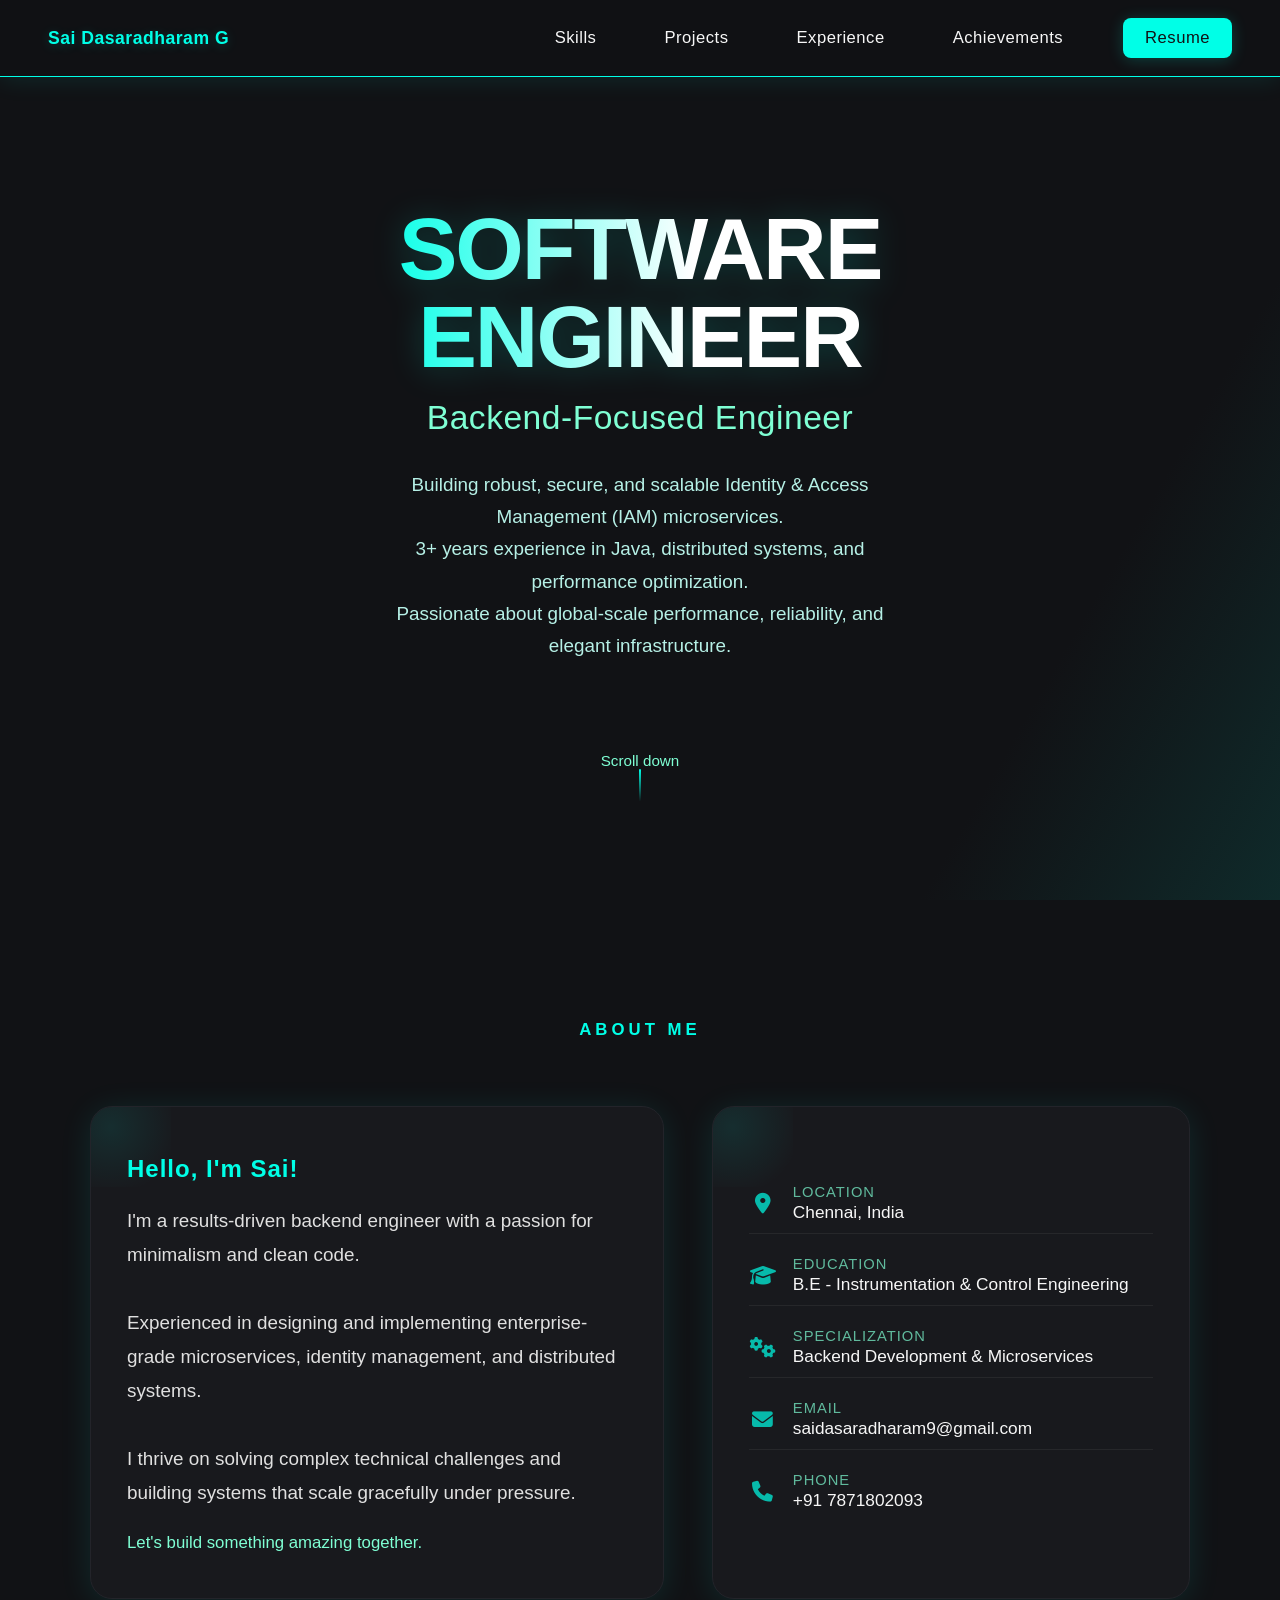
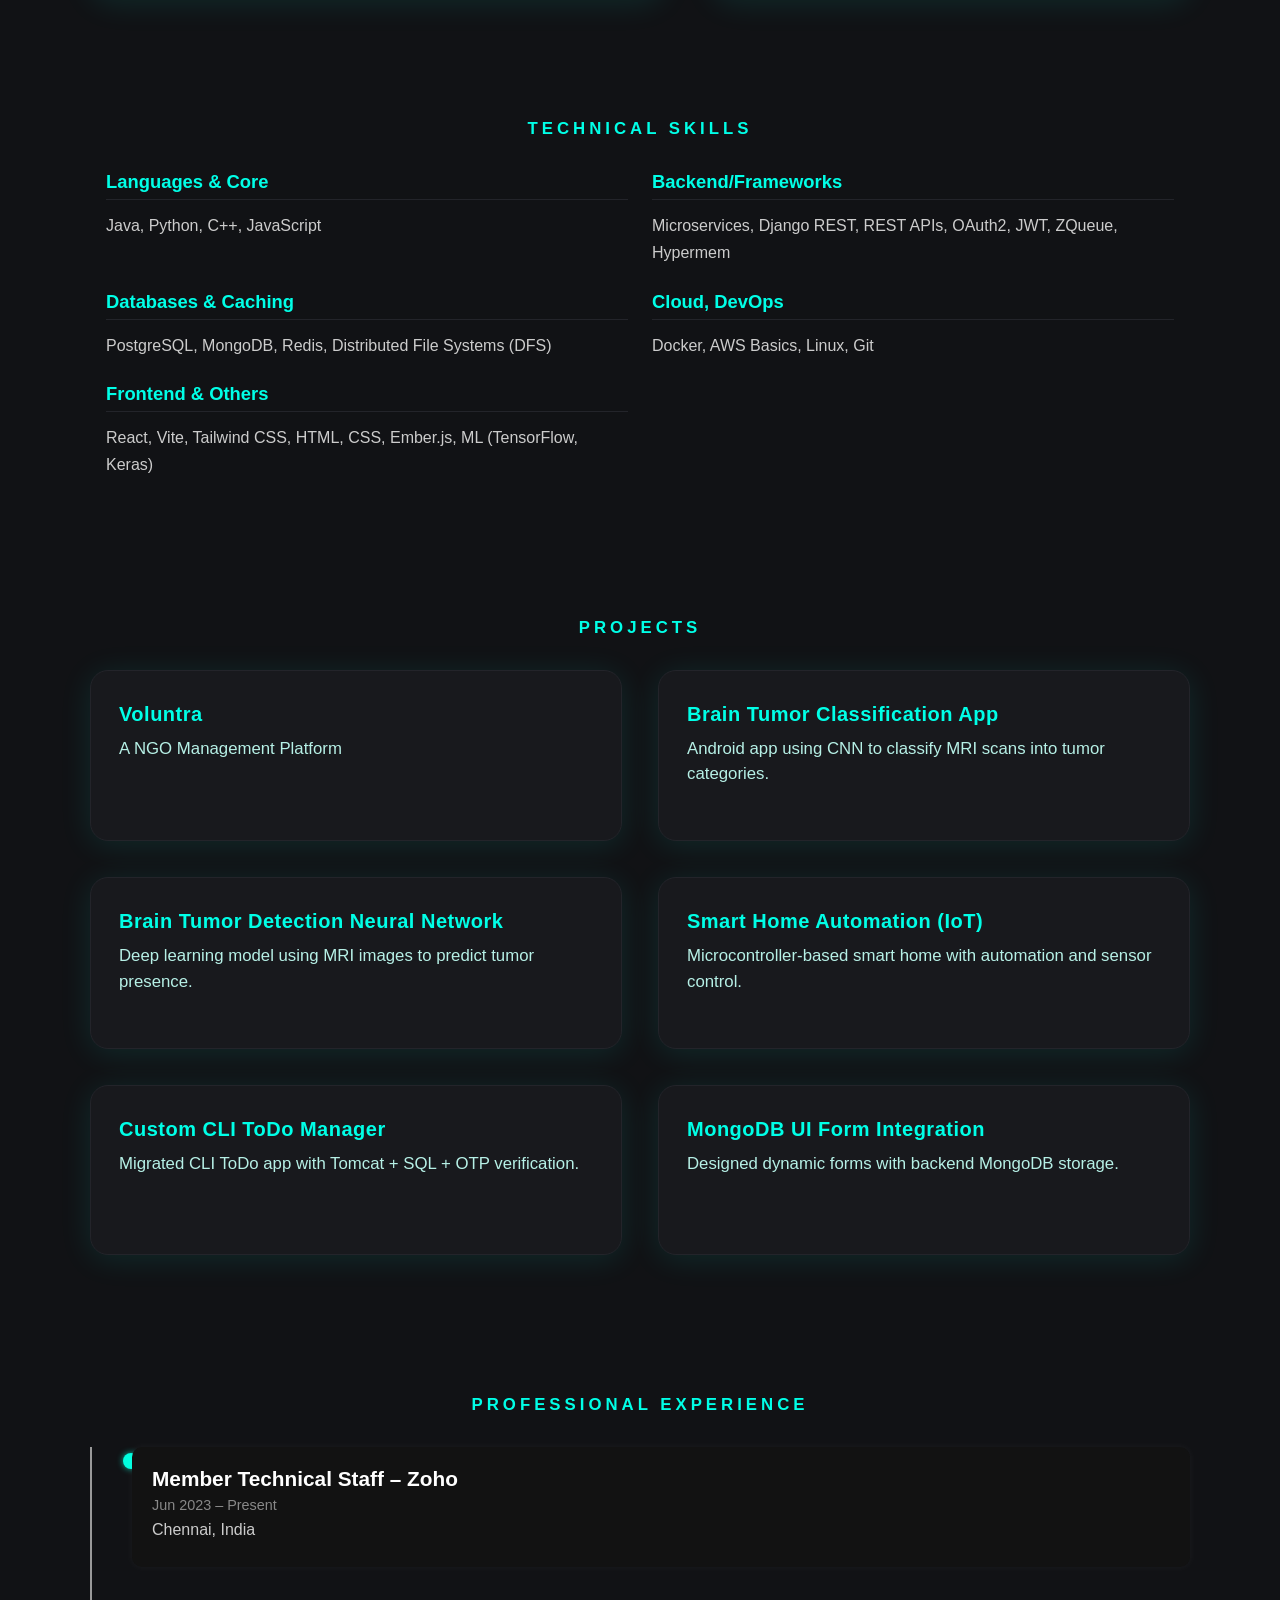
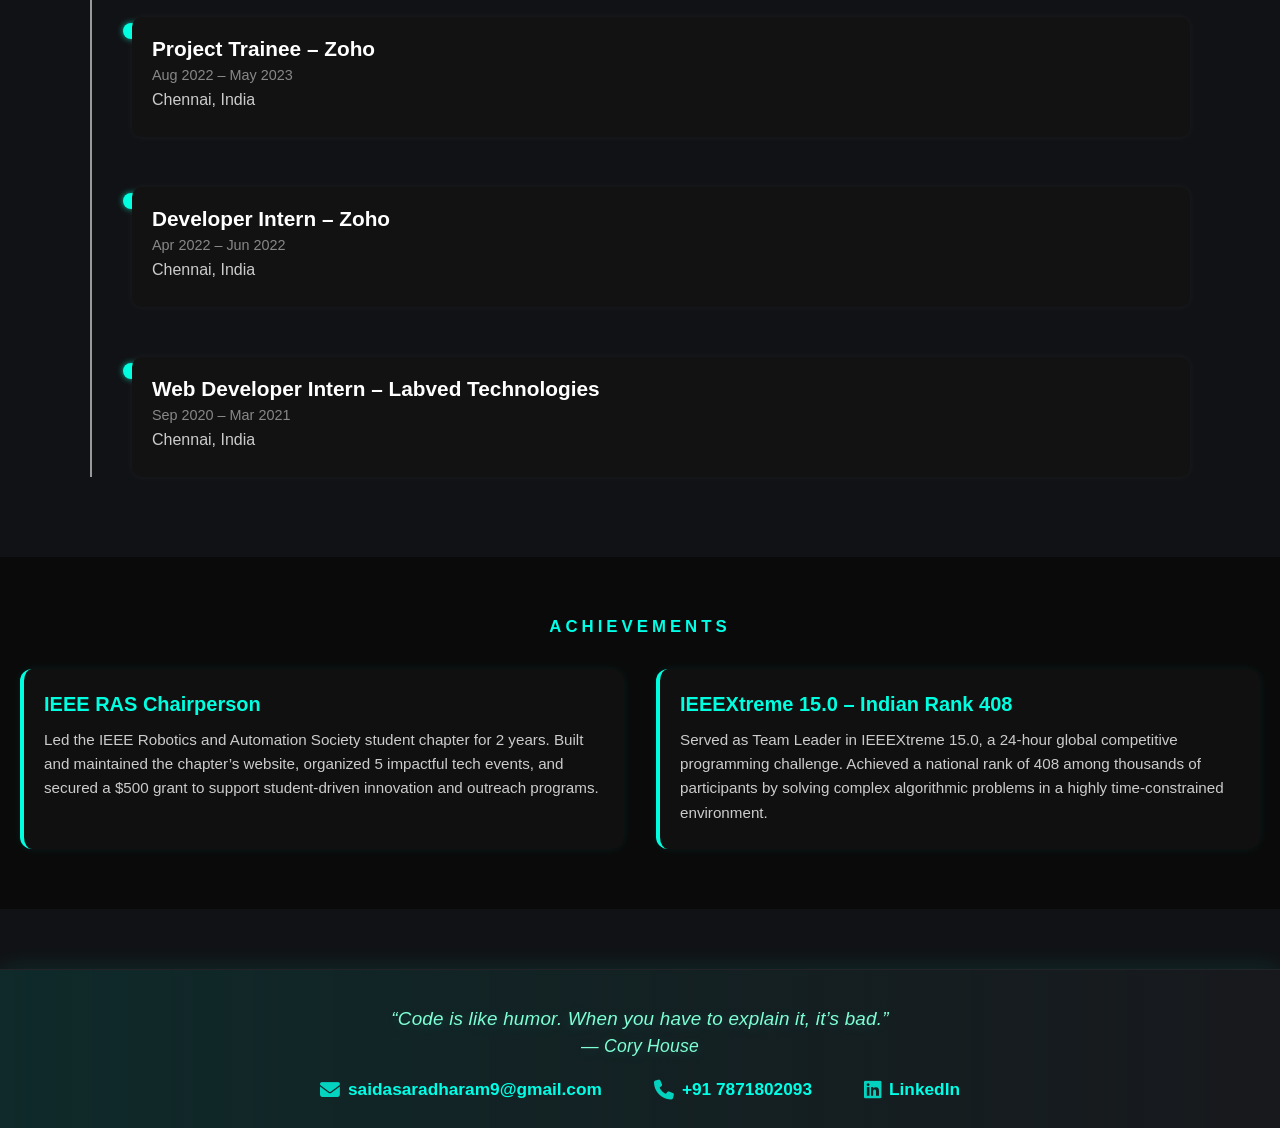
==== commit a79b24e2: "Update in content" ====
--- a/sai.html
+++ b/sai.html
@@ -3,6 +3,9 @@
 <head>
     <meta charset="UTF-8">
     <meta name="viewport" content="width=device-width, initial-scale=1.0">
+    <meta name="description" content="Backend Engineer specializing in IAM, distributed systems, and scalable Java microservices.">
+    <meta property="og:title" content="Sai Dasaradharam G – Backend Engineer">
+
     <title>Sai Dasaradharam G — Software Engineer | IAM & Distributed Systems</title>
     <link rel="stylesheet" href="https://cdnjs.cloudflare.com/ajax/libs/font-awesome/6.4.2/css/all.min.css">
     <style>
@@ -289,13 +292,13 @@
             <a href="#projects">Projects</a>
             <a href="#experience">Experience</a>
             <a href="#achievements">Achievements</a>
-            <a href="assets/sai_cv.pdf" download class="cv-btn">Download CV</a>
+            <a href="assets/sai_cv.pdf" download class="cv-btn">Resume</a>
         </nav>
     </header>
     <section class="hero" id="home">
         <div class="hero-content">
             <h1 class="hero-title">SOFTWARE<br>ENGINEER</h1>
-            <p class="hero-subtitle">Scalable Systems Architect</p>
+            <p class="hero-subtitle">Backend-Focused Engineer</p>
             <p class="hero-description">
                 Building robust, secure, and scalable Identity & Access Management (IAM) microservices.<br>
                 3+ years experience in Java, distributed systems, and performance optimization.<br>
@@ -747,7 +750,7 @@
             <span style="font-size:1.1rem; color:var(--muted); display:block; margin-top:6px;">— Cory House</span>
         </div>
         <div class="footer-contact">
-            <a href="mailto:sai.backend@gmail.com" title="Email"><i class="fas fa-envelope"></i> saidasaradharam9@gmail.com</a>
+            <a href="mailto:saidasaradharam9@gmail.com" title="Email"><i class="fas fa-envelope"></i> saidasaradharam9@gmail.com</a>
             <a href="tel:+919876543210" title="Phone"><i class="fas fa-phone"></i> +91 7871802093</a>
             <a href="https://www.linkedin.com/in/sai-dasaradharam-g-a04a22190" target="_blank" title="LinkedIn"><i class="fab fa-linkedin"></i> LinkedIn</a>
         </div>
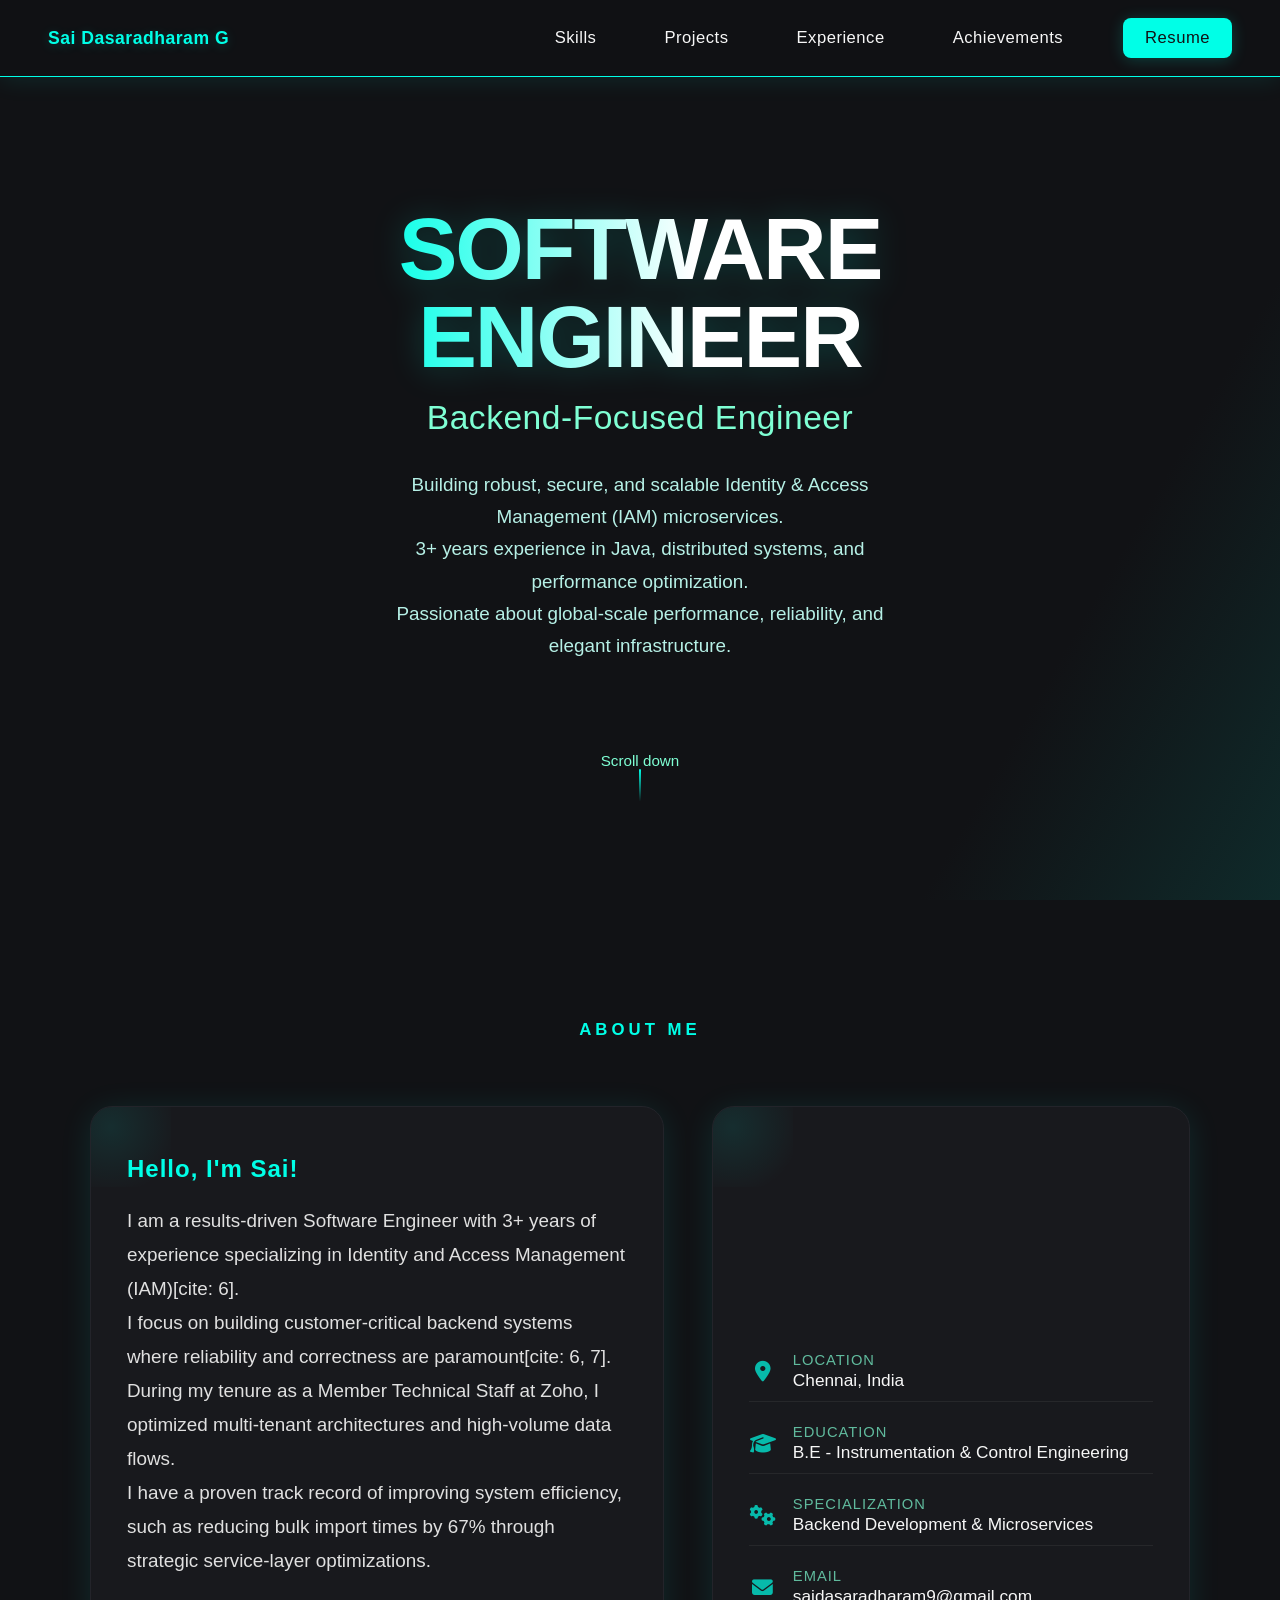
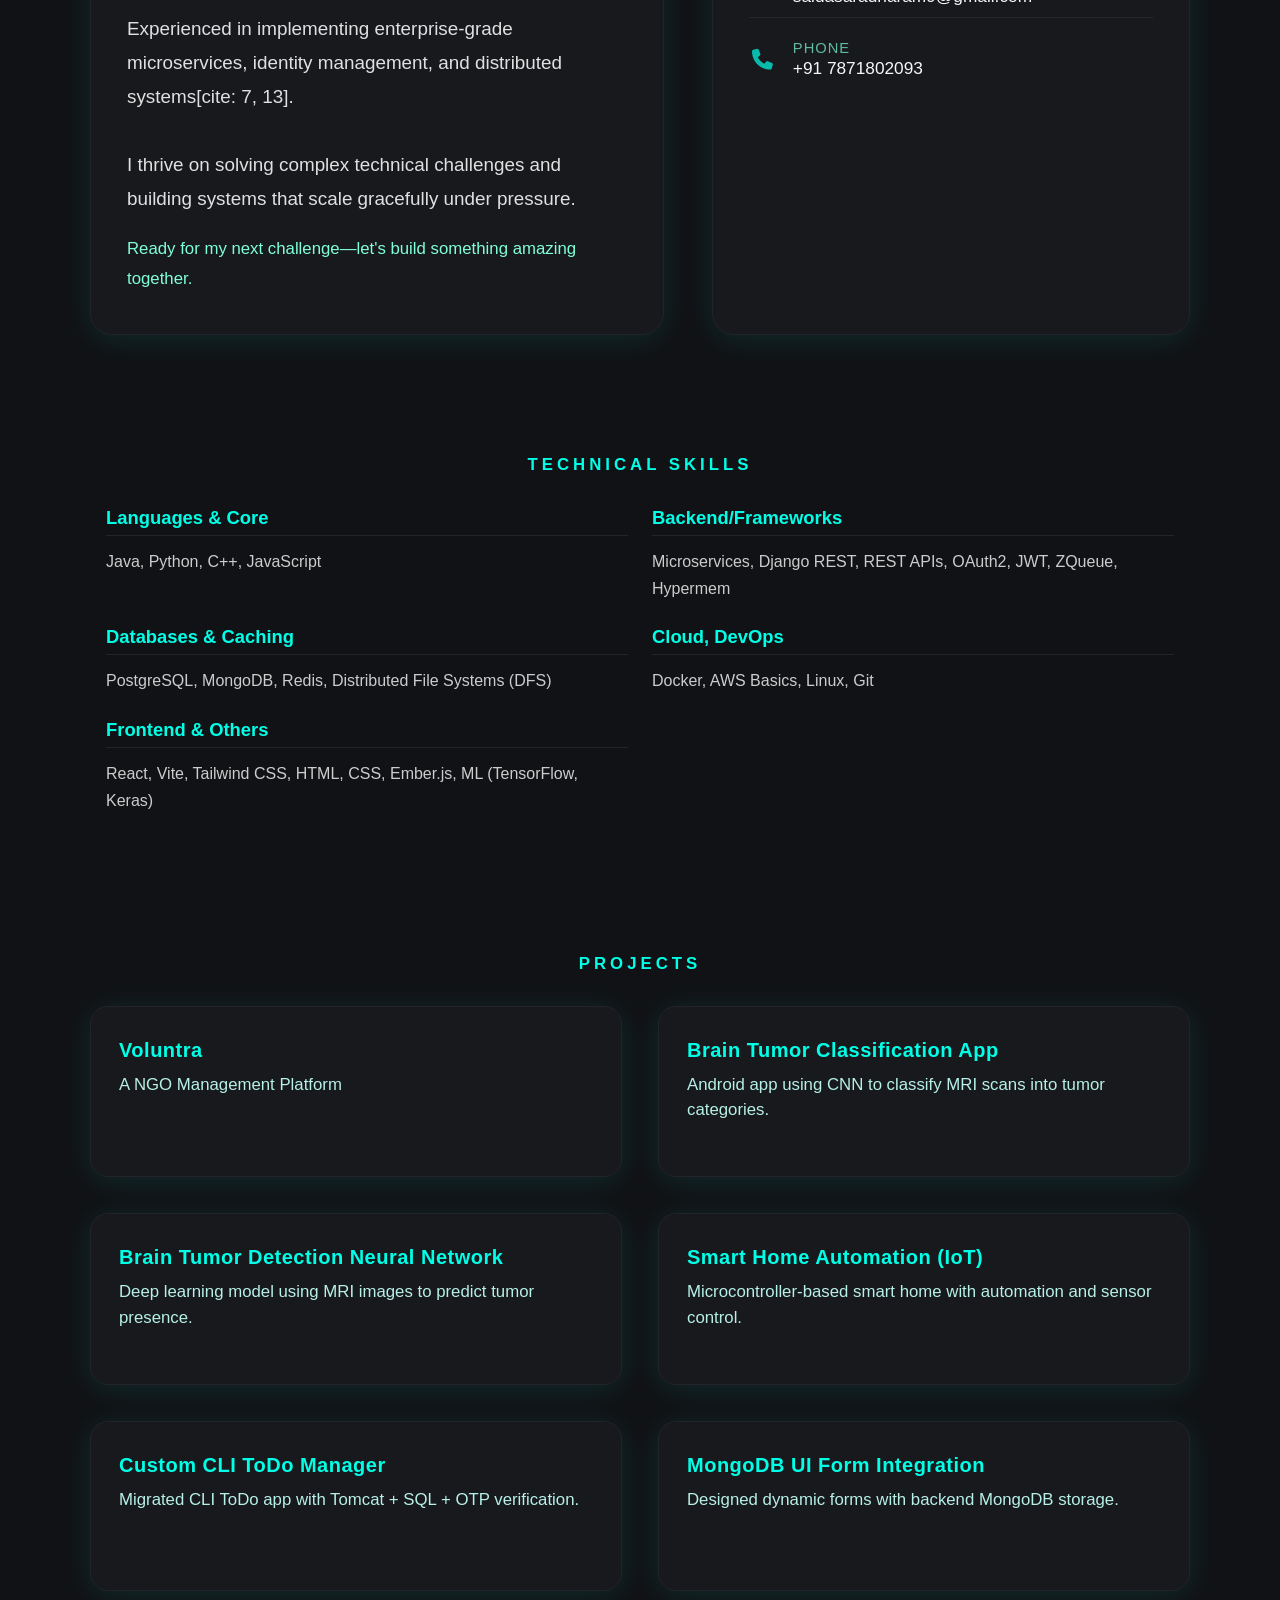
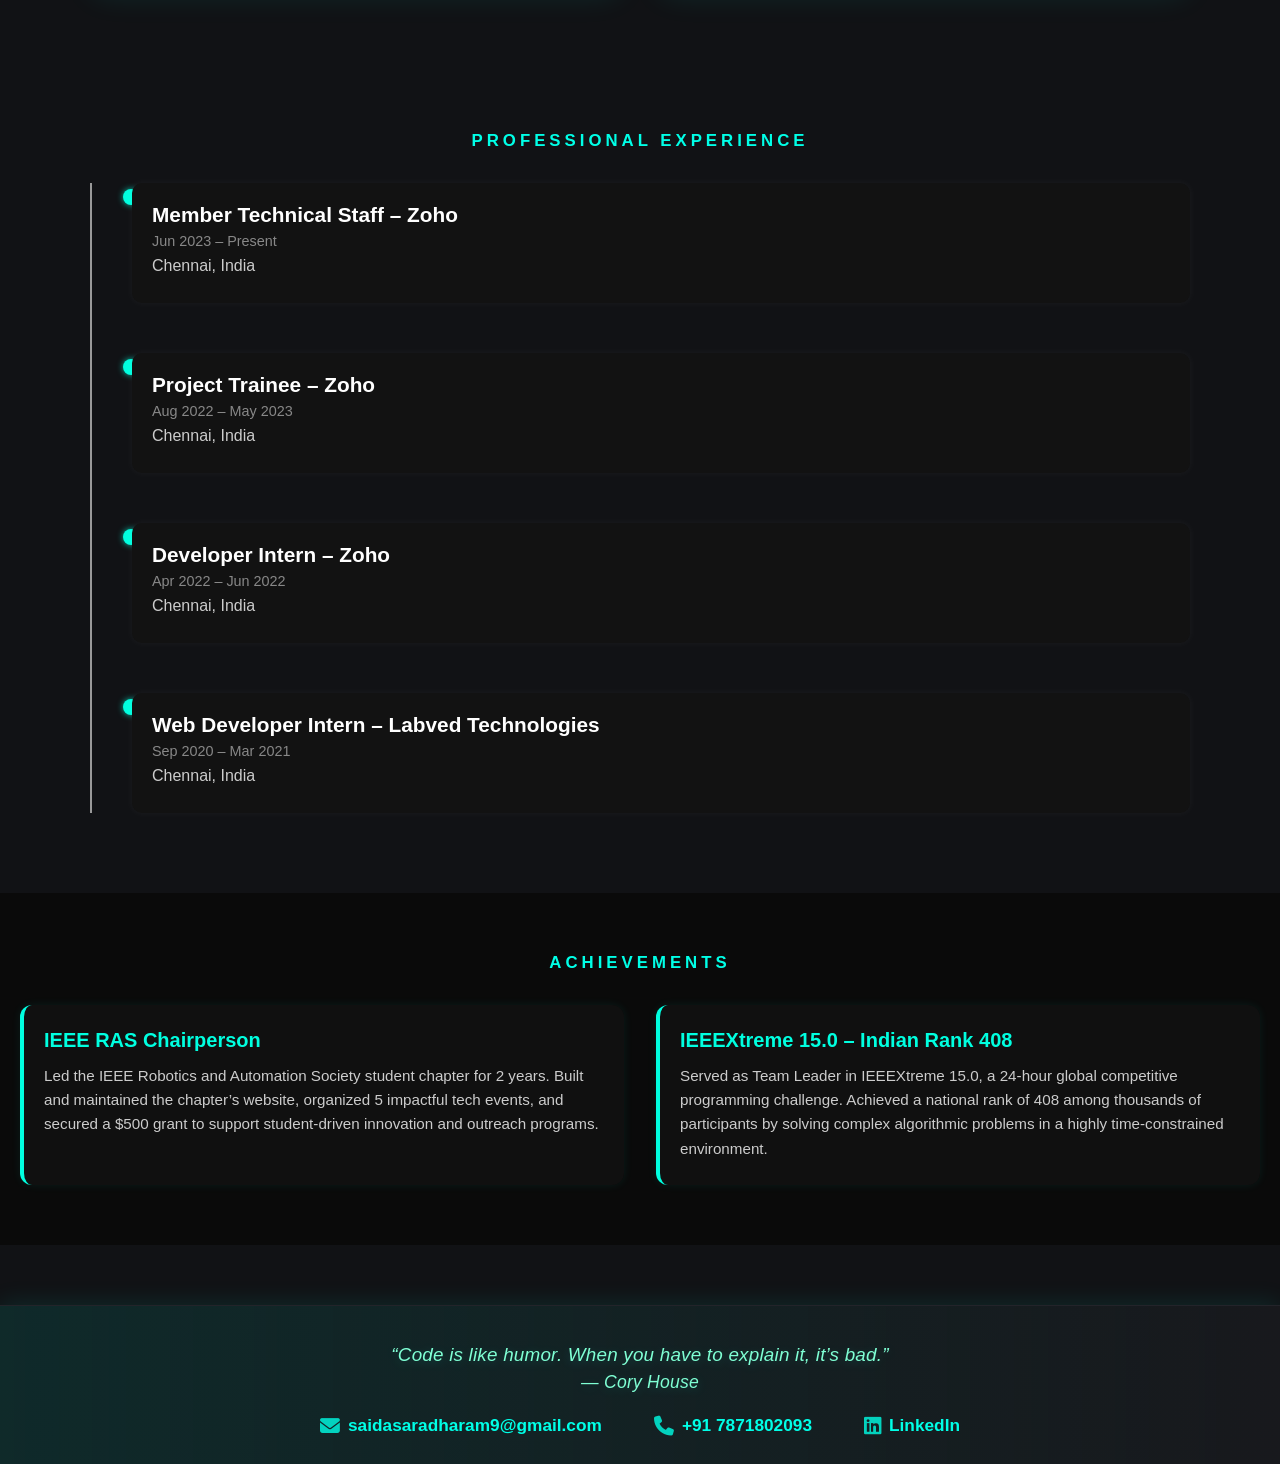
==== commit 89f7bffd: "Updating "About me" section" ====
--- a/sai.html
+++ b/sai.html
@@ -316,10 +316,13 @@
             <div class="about-card">
                 <div class="about-text">
                     <span style="font-size:1.5rem; color:var(--accent); font-weight:700; letter-spacing:1px; display:block; margin-bottom:14px; animation: popIn 1.1s cubic-bezier(.77,0,.18,1) 1.6s both;">Hello, I'm Sai!</span>
-                    I'm a results-driven backend engineer with a passion for minimalism and clean code.<br><br>
-                    Experienced in designing and implementing enterprise-grade microservices, identity management, and distributed systems.<br><br>
+                    I am a results-driven Software Engineer with 3+ years of experience specializing in Identity and Access Management (IAM)[cite: 6].<br>
+                    I focus on building customer-critical backend systems where reliability and correctness are paramount[cite: 6, 7].<br>
+                    During my tenure as a Member Technical Staff at Zoho, I optimized multi-tenant architectures and high-volume data flows.<br>
+                    I have a proven track record of improving system efficiency, such as reducing bulk import times by 67% through strategic service-layer optimizations.<br><br>
+                    Experienced in implementing enterprise-grade microservices, identity management, and distributed systems[cite: 7, 13].<br><br>
                     I thrive on solving complex technical challenges and building systems that scale gracefully under pressure.<br>
-                    <span style="color:var(--muted); font-size:1.05rem; display:block; margin-top:18px;">Let's build something amazing together.</span>
+                    <span style="color:var(--muted); font-size:1.05rem; display:block; margin-top:18px;">Ready for my next challenge—let's build something amazing together.</span>
                 </div>
             </div>
             <div class="about-card about-details">
@@ -751,8 +754,8 @@
         </div>
         <div class="footer-contact">
             <a href="mailto:saidasaradharam9@gmail.com" title="Email"><i class="fas fa-envelope"></i> saidasaradharam9@gmail.com</a>
-            <a href="tel:+919876543210" title="Phone"><i class="fas fa-phone"></i> +91 7871802093</a>
-            <a href="https://www.linkedin.com/in/sai-dasaradharam-g-a04a22190" target="_blank" title="LinkedIn"><i class="fab fa-linkedin"></i> LinkedIn</a>
+            <a href="tel:+917871802093" title="Phone"><i class="fas fa-phone"></i> +91 7871802093</a>
+            <a href="https://www.linkedin.com/in/sai-dasaradharam-g/" target="_blank" title="LinkedIn"><i class="fab fa-linkedin"></i> LinkedIn</a>
         </div>
     </footer>
     <style>
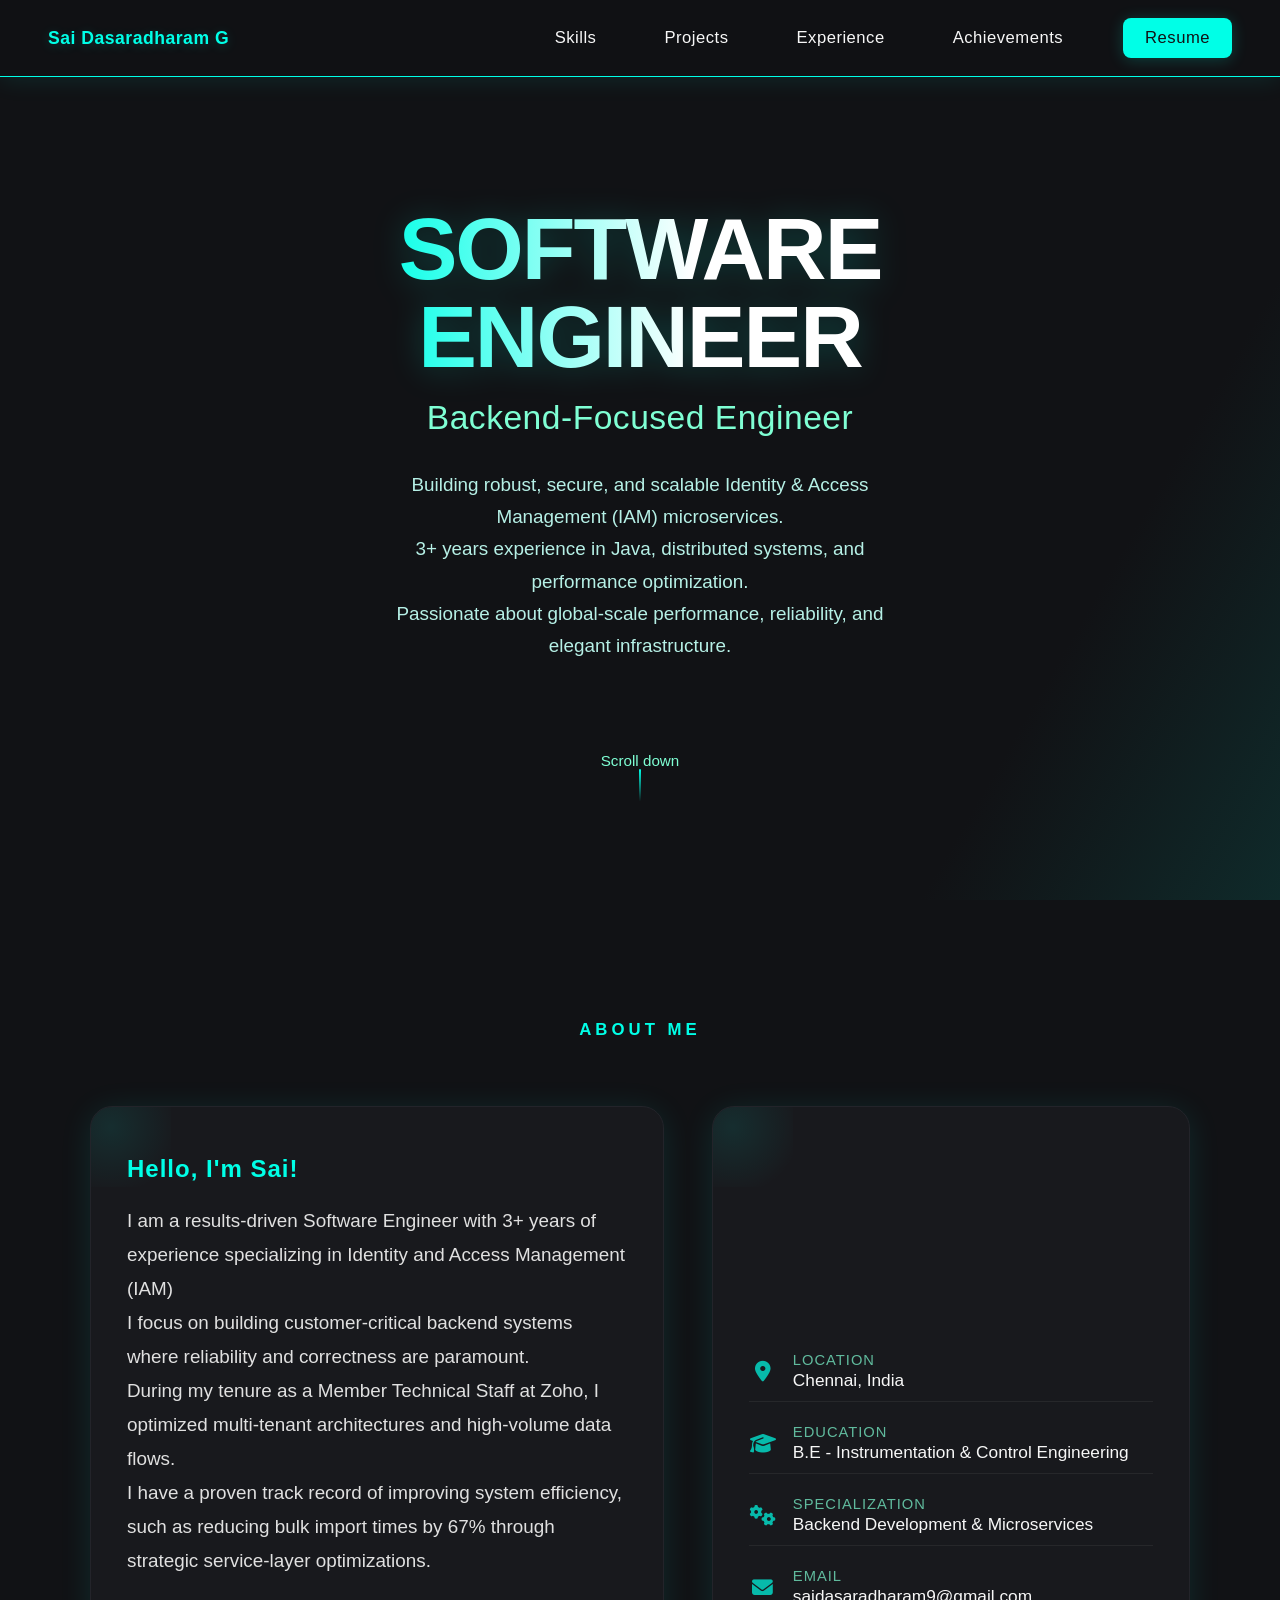
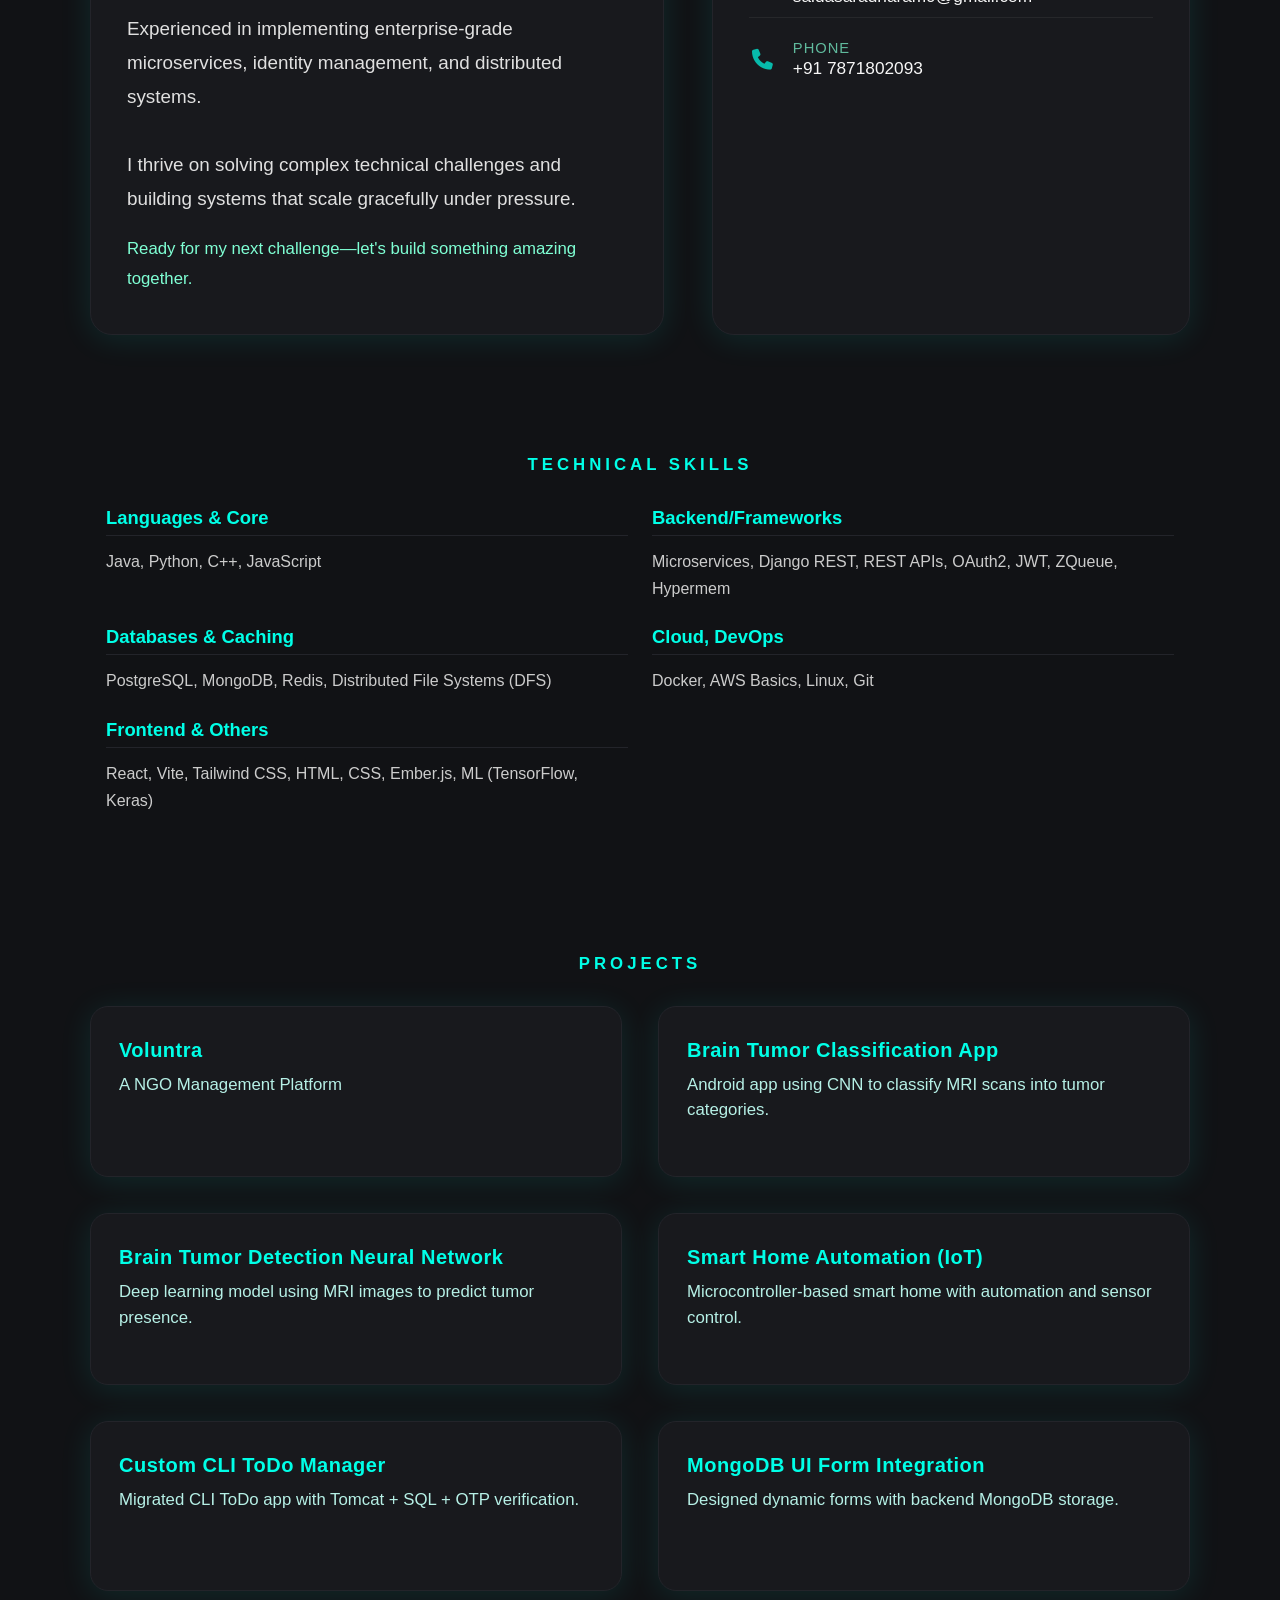
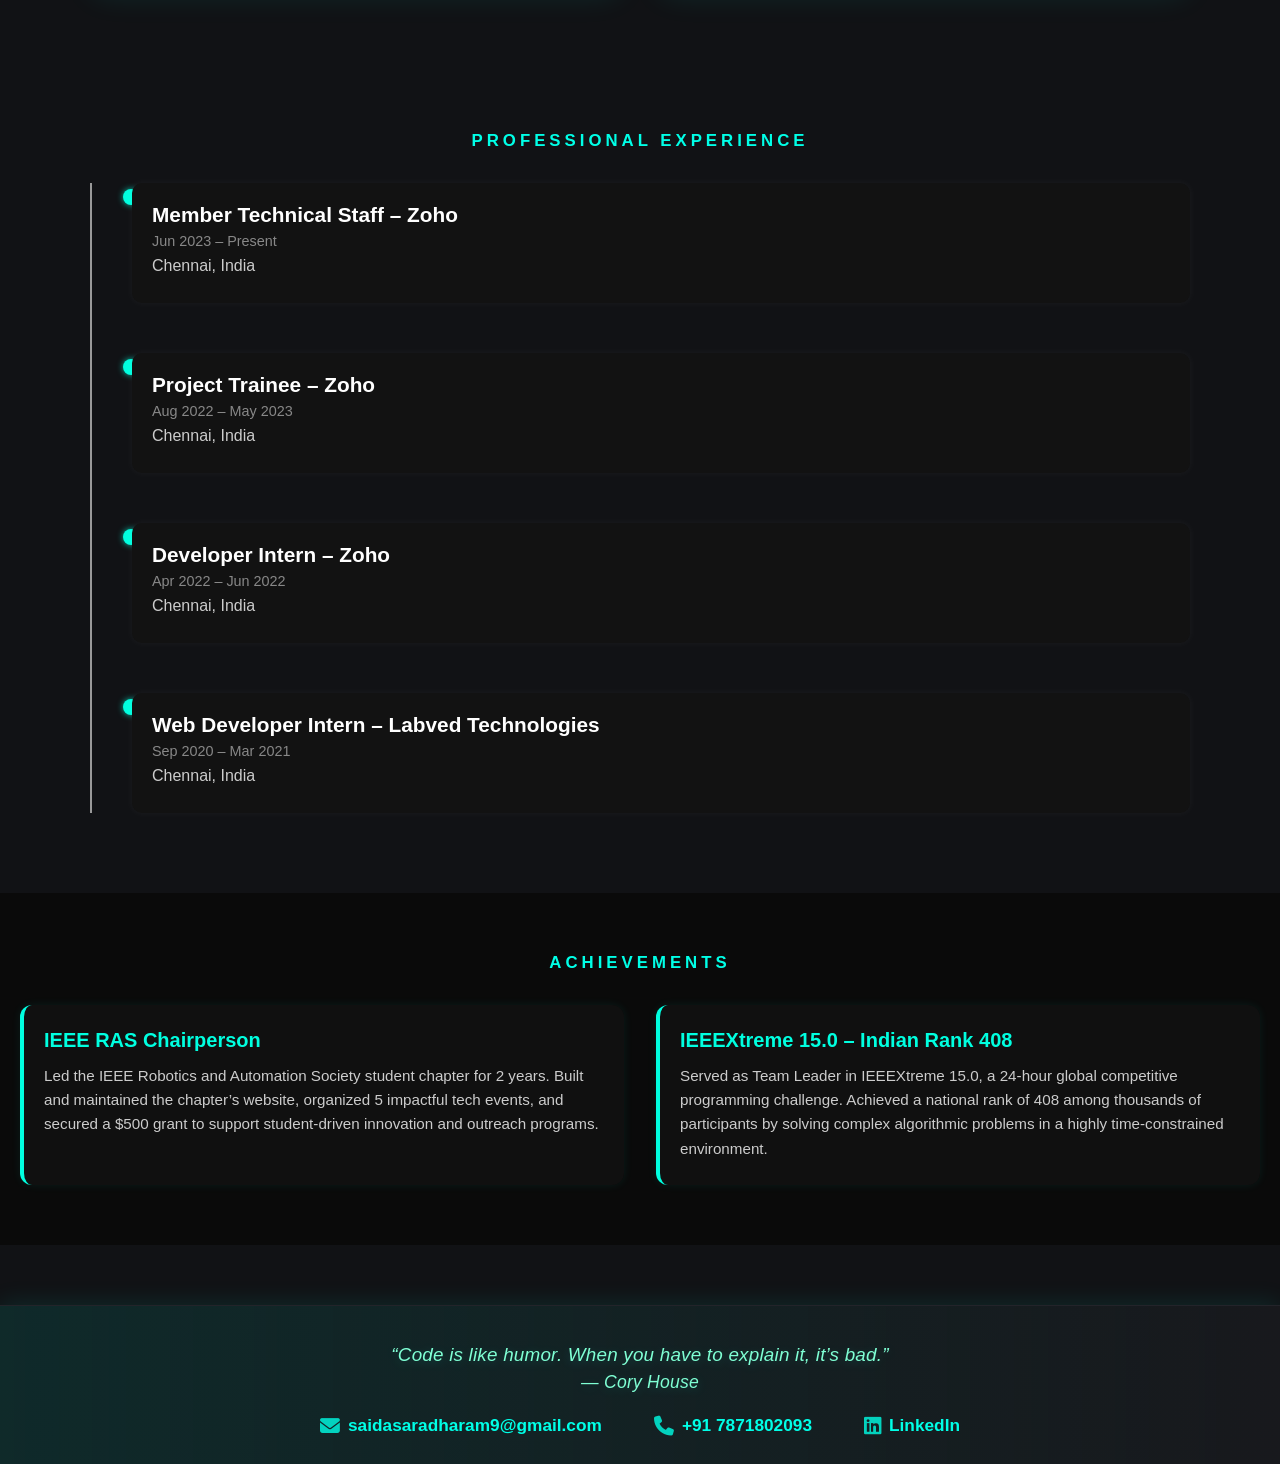
==== commit d9a70c45: "Updating "About me" section" ====
--- a/sai.html
+++ b/sai.html
@@ -316,11 +316,11 @@
             <div class="about-card">
                 <div class="about-text">
                     <span style="font-size:1.5rem; color:var(--accent); font-weight:700; letter-spacing:1px; display:block; margin-bottom:14px; animation: popIn 1.1s cubic-bezier(.77,0,.18,1) 1.6s both;">Hello, I'm Sai!</span>
-                    I am a results-driven Software Engineer with 3+ years of experience specializing in Identity and Access Management (IAM)[cite: 6].<br>
-                    I focus on building customer-critical backend systems where reliability and correctness are paramount[cite: 6, 7].<br>
+                    I am a results-driven Software Engineer with 3+ years of experience specializing in Identity and Access Management (IAM)<br>
+                    I focus on building customer-critical backend systems where reliability and correctness are paramount.<br>
                     During my tenure as a Member Technical Staff at Zoho, I optimized multi-tenant architectures and high-volume data flows.<br>
                     I have a proven track record of improving system efficiency, such as reducing bulk import times by 67% through strategic service-layer optimizations.<br><br>
-                    Experienced in implementing enterprise-grade microservices, identity management, and distributed systems[cite: 7, 13].<br><br>
+                    Experienced in implementing enterprise-grade microservices, identity management, and distributed systems.<br><br>
                     I thrive on solving complex technical challenges and building systems that scale gracefully under pressure.<br>
                     <span style="color:var(--muted); font-size:1.05rem; display:block; margin-top:18px;">Ready for my next challenge—let's build something amazing together.</span>
                 </div>
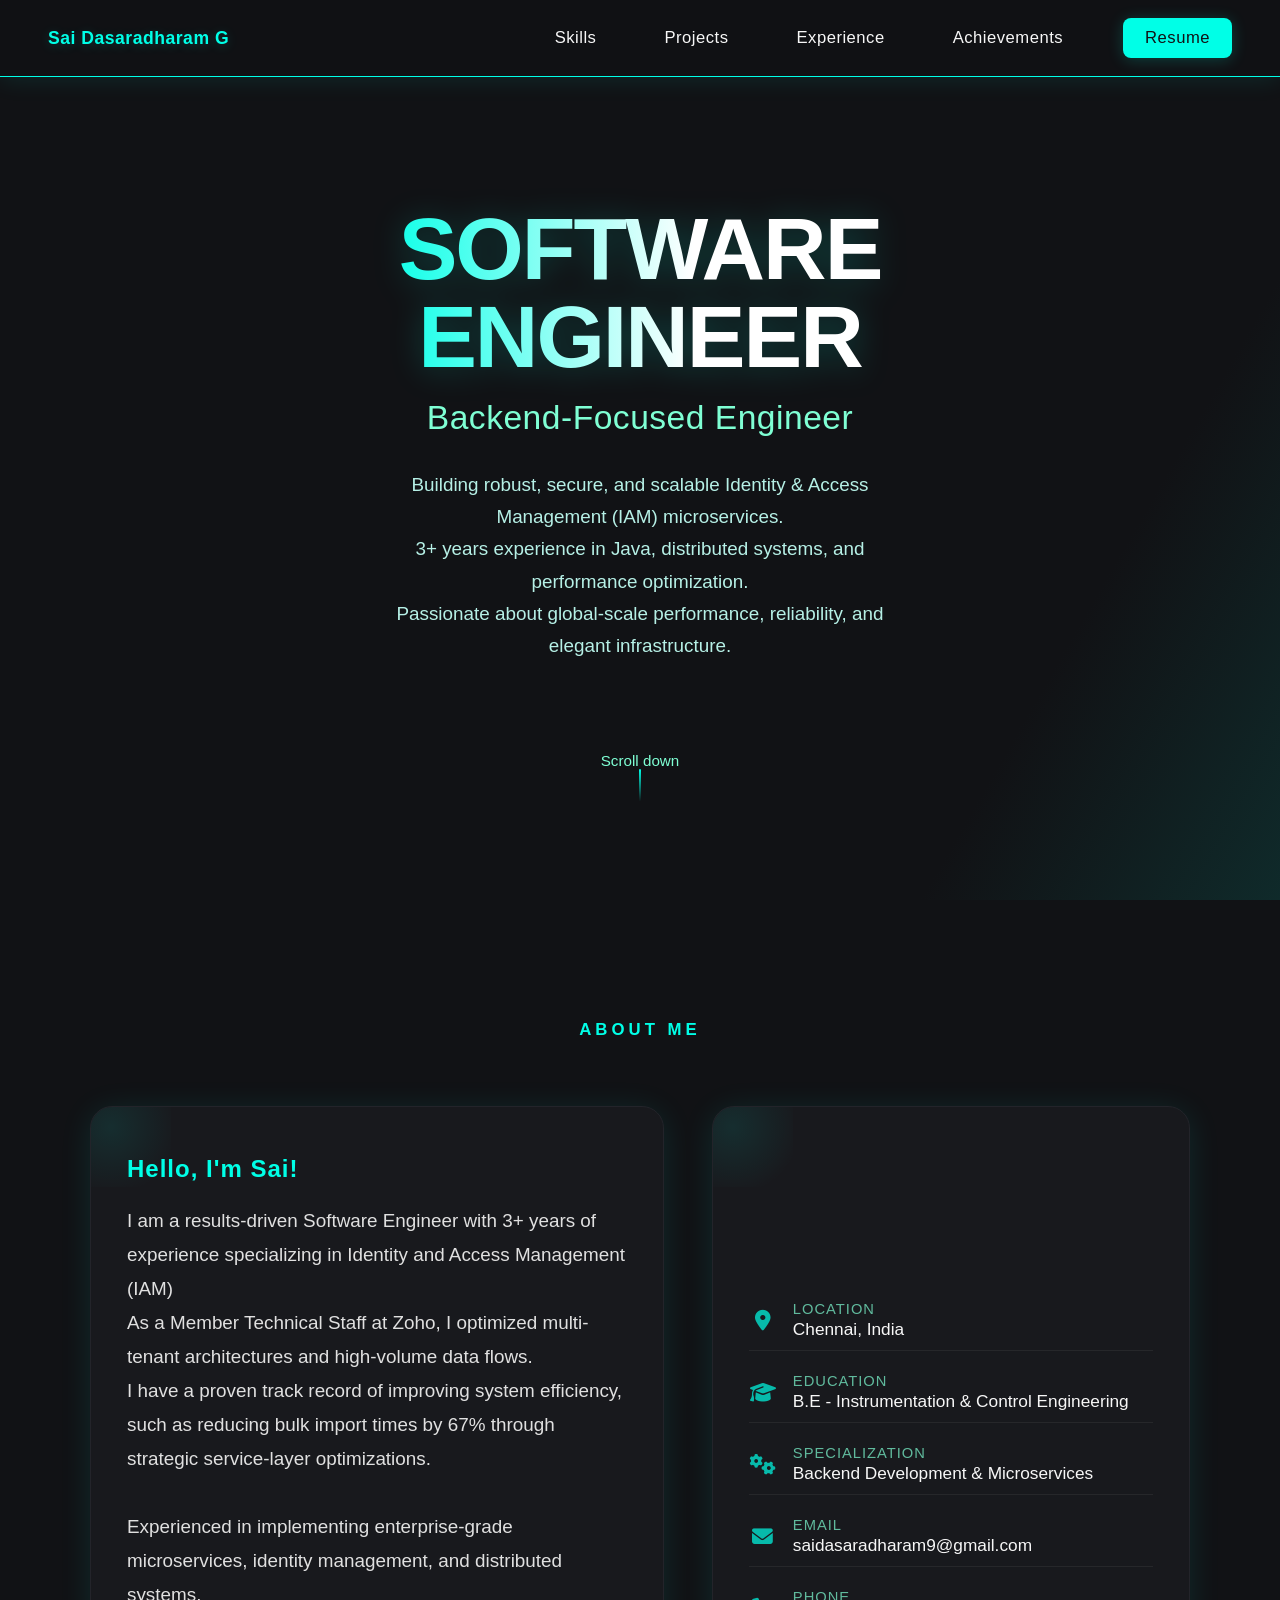
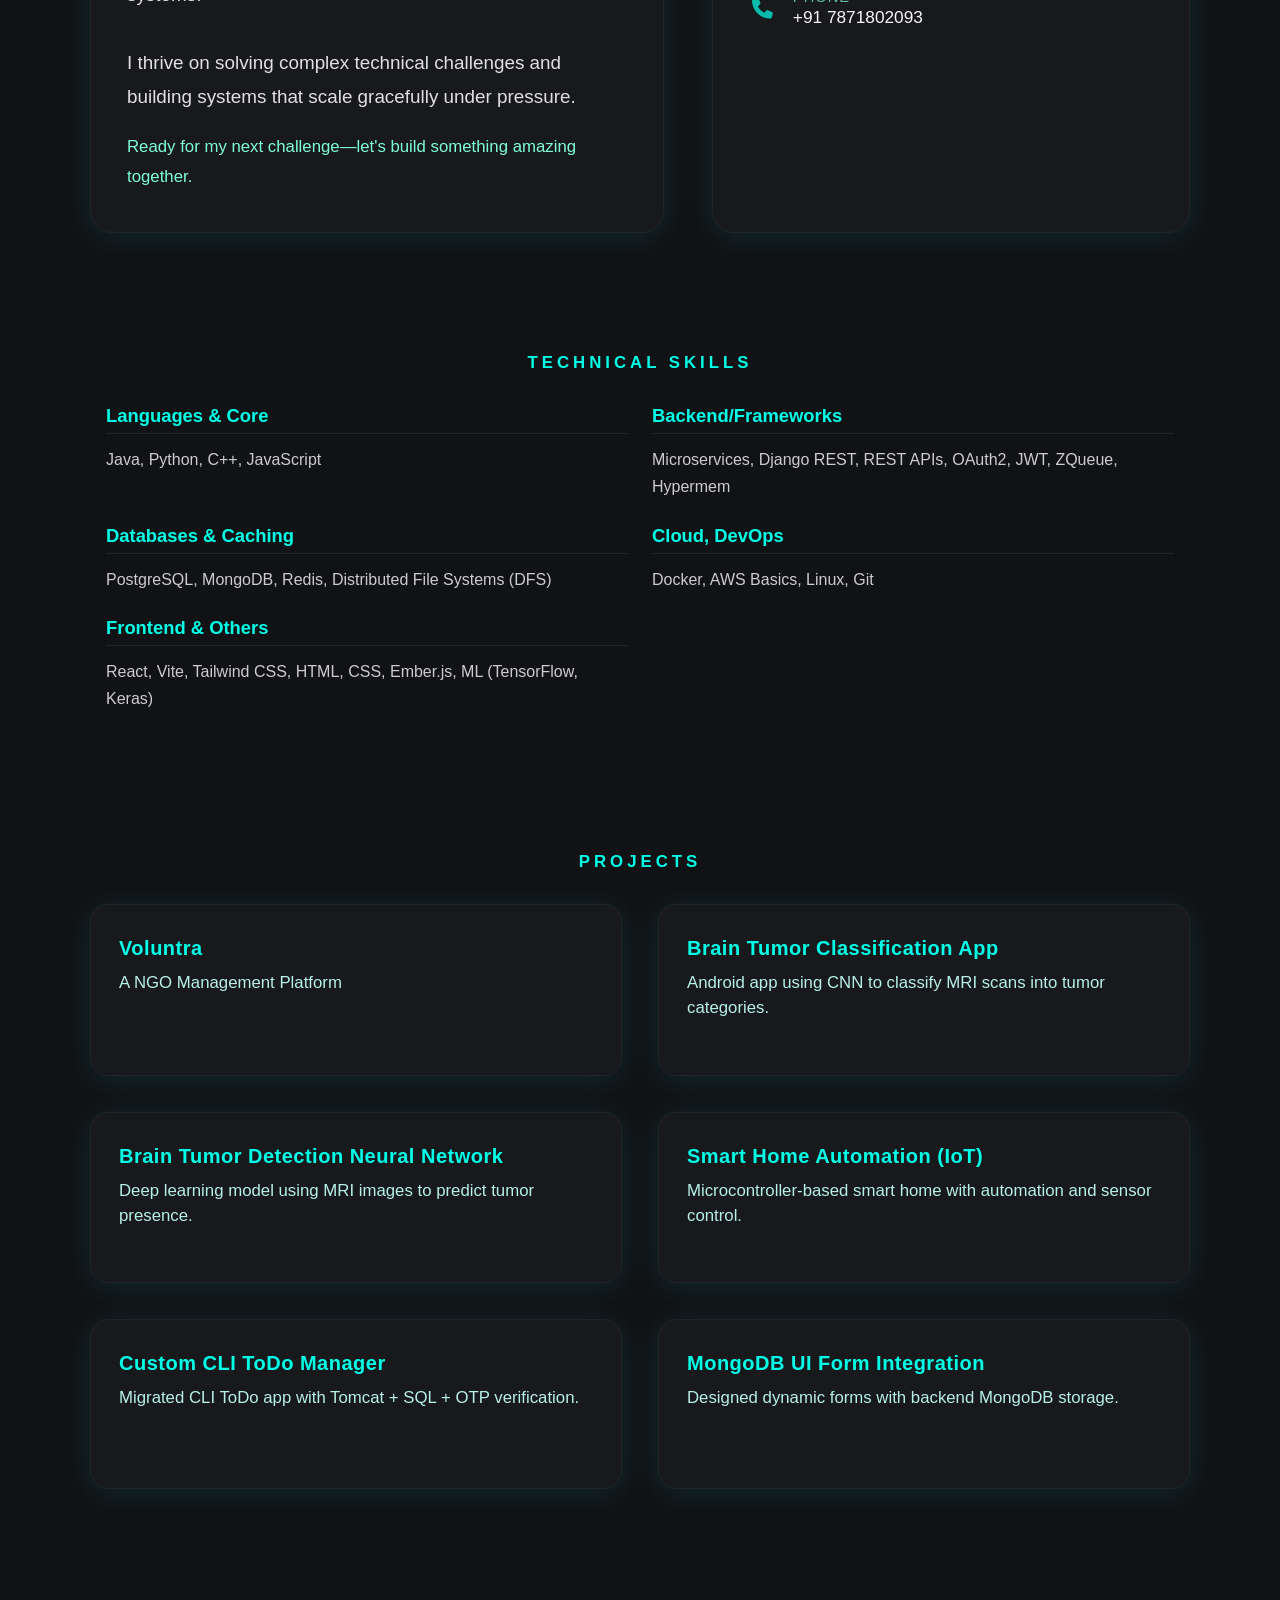
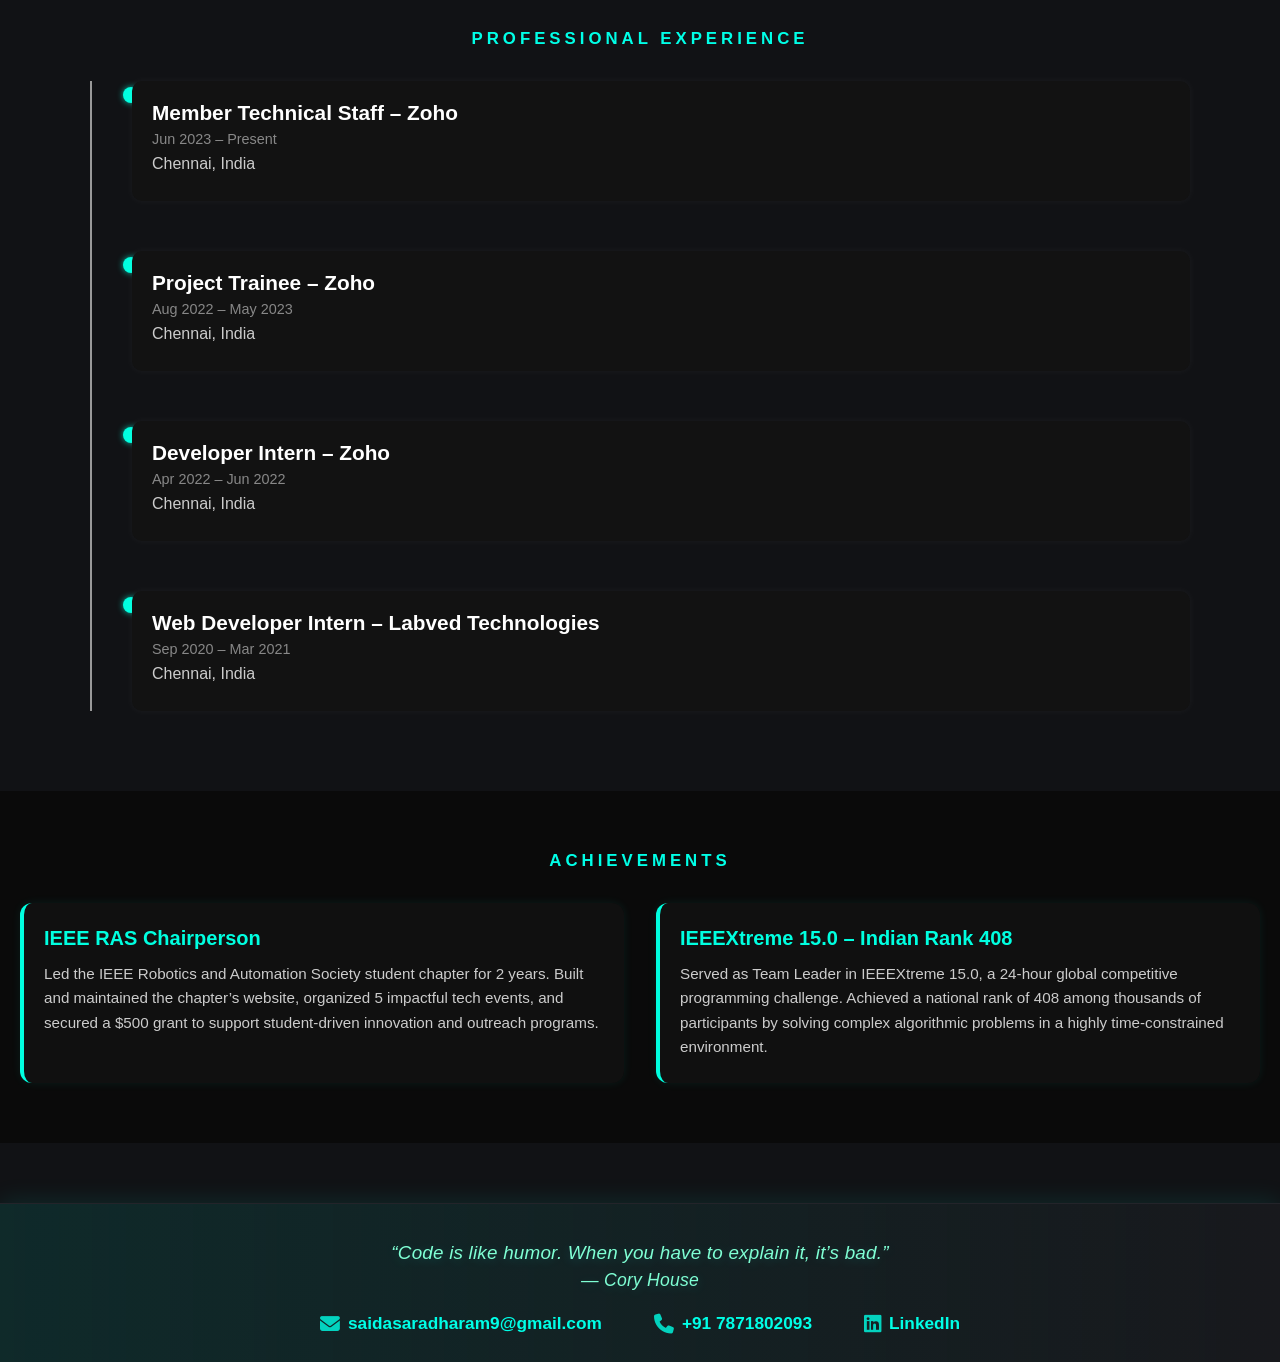
==== commit 5bdfe5f2: "Update in content" ====
--- a/sai.html
+++ b/sai.html
@@ -317,8 +317,7 @@
                 <div class="about-text">
                     <span style="font-size:1.5rem; color:var(--accent); font-weight:700; letter-spacing:1px; display:block; margin-bottom:14px; animation: popIn 1.1s cubic-bezier(.77,0,.18,1) 1.6s both;">Hello, I'm Sai!</span>
                     I am a results-driven Software Engineer with 3+ years of experience specializing in Identity and Access Management (IAM)<br>
-                    I focus on building customer-critical backend systems where reliability and correctness are paramount.<br>
-                    During my tenure as a Member Technical Staff at Zoho, I optimized multi-tenant architectures and high-volume data flows.<br>
+                    As a Member Technical Staff at Zoho, I optimized multi-tenant architectures and high-volume data flows.<br>
                     I have a proven track record of improving system efficiency, such as reducing bulk import times by 67% through strategic service-layer optimizations.<br><br>
                     Experienced in implementing enterprise-grade microservices, identity management, and distributed systems.<br><br>
                     I thrive on solving complex technical challenges and building systems that scale gracefully under pressure.<br>
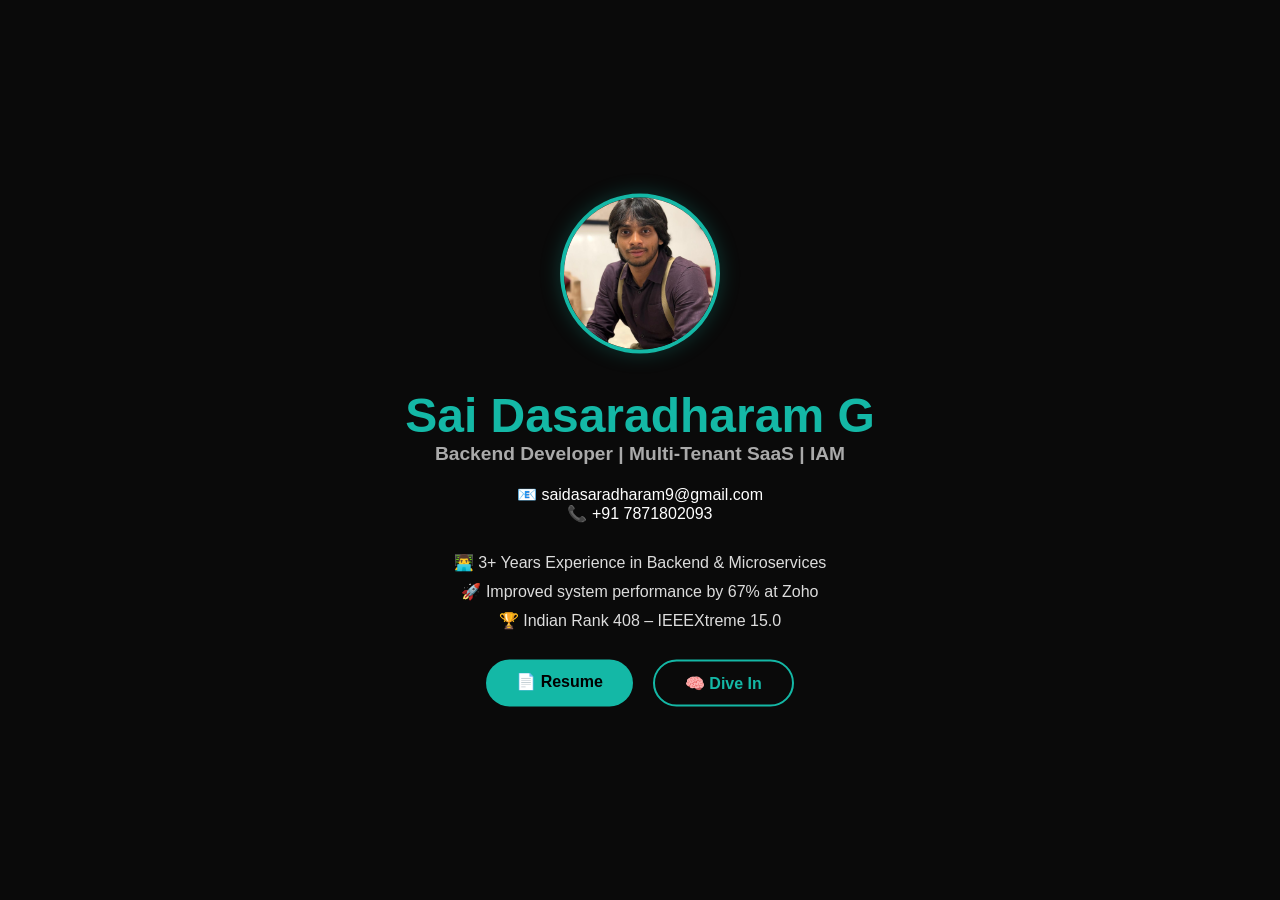
==== commit d73e664e: "Updating the file names" ====
--- a/sai.html
+++ b/sai.html
@@ -1,953 +1,34 @@
 <!DOCTYPE html>
 <html lang="en">
 <head>
-    <meta charset="UTF-8">
-    <meta name="viewport" content="width=device-width, initial-scale=1.0">
-    <meta name="description" content="Backend Engineer specializing in IAM, distributed systems, and scalable Java microservices.">
-    <meta property="og:title" content="Sai Dasaradharam G – Backend Engineer">
-
-    <title>Sai Dasaradharam G — Software Engineer | IAM & Distributed Systems</title>
-    <link rel="stylesheet" href="https://cdnjs.cloudflare.com/ajax/libs/font-awesome/6.4.2/css/all.min.css">
-    <style>
-        :root {
-            --accent: #00ffe7;
-            --bg: #111215;
-            --bg2: #18191d;
-            --text: #f7f7f7;
-            --muted: #7fffd4;
-            --card: #18191d;
-            --border: #23242a;
-            --shadow: 0 4px 32px #00ffe71a;
-        }
-        * { margin: 0; padding: 0; box-sizing: border-box; }
-        html, body {
-            width: 100%; min-height: 100vh;
-            background: var(--bg); color: var(--text);
-            font-family: 'Inter', 'Segoe UI', Arial, sans-serif;
-            scroll-behavior: smooth;
-        }
-        body { overflow-x: hidden; }
-        header.navbar {
-            width: 100%; position: fixed; top: 0; left: 0; z-index: 100;
-            background: rgba(17,18,21,0.96); backdrop-filter: blur(10px);
-            display: flex; justify-content: space-between; align-items: center;
-            padding: 18px 48px; border-bottom: 1.5px solid var(--accent);
-            box-shadow: 0 2px 24px #00ffe71a;
-            font-family: inherit;
-            animation: headerFadeIn 1.2s cubic-bezier(.77,0,.18,1) 0.1s both;
-        }
-        @keyframes headerFadeIn { from { opacity: 0; transform: translateY(-40px);} to { opacity: 1; transform: translateY(0);} }
-        .logo {
-            font-size: 1.1rem; font-weight: 700; letter-spacing: 0.5px;
-            color: var(--accent); text-shadow: 0 2px 12px #00ffe733;
-            transition: letter-spacing 0.3s;
-        }
-        .logo:hover { letter-spacing: 2px; }
-        .nav-links { display: flex; gap: 32px; align-items: center; }
-        .nav-links a {
-            color: var(--text); text-decoration: none; font-weight: 500;
-            font-size: 1.04rem; letter-spacing: 0.5px; padding: 8px 18px;
-            border-radius: 8px; transition: background 0.2s, color 0.2s, box-shadow 0.2s;
-            position: relative; z-index: 1;
-        }
-        .nav-links a:hover, .nav-links a:focus {
-            background: var(--accent); color: #111215; box-shadow: 0 2px 16px #00ffe733; outline: none;
-        }
-        .cv-btn {
-            background: var(--accent); color: #111215 !important; font-weight: 700;
-            border-radius: 10px; padding: 10px 22px !important; box-shadow: 0 2px 16px #00ffe733;
-            border: none; margin-left: 10px; display: inline-block; position: relative;
-            transition: background 0.2s, color 0.2s, box-shadow 0.2s;
-        }
-        .cv-btn:hover, .cv-btn:focus {
-            background: #fff; color: var(--accent) !important; box-shadow: 0 4px 24px #00ffe755; outline: none;
-        }
-        @media (max-width: 700px) {
-            .nav-links { gap: 10px; }
-            .nav-links a, .cv-btn { font-size: 0.97rem; padding: 7px 10px !important; }
-            header.navbar { padding: 12px 8px; }
-        }
-        .hero {
-            min-height: 100vh; display: flex; align-items: center; justify-content: center; flex-direction: column;
-            padding: 0 24px; background: linear-gradient(120deg, var(--bg) 80%, #00ffe71a 100%);
-            position: relative; overflow: hidden;
-        }
-        .hero-content { text-align: center; margin-top: 110px; animation: fadeInUp 1.2s cubic-bezier(.77,0,.18,1) 0.3s both; }
-        @keyframes fadeInUp { from { opacity: 0; transform: translateY(60px);} to { opacity: 1; transform: translateY(0);} }
-        .hero-title {
-            font-size: clamp(2.7rem, 8vw, 5.5rem); font-weight: 900; letter-spacing: -2px; line-height: 1;
-            background: linear-gradient(90deg, var(--accent), #fff 60%);
-            -webkit-background-clip: text; -webkit-text-fill-color: transparent; background-clip: text;
-            filter: drop-shadow(0 2px 16px #00ffe733);
-            animation: popIn 1.1s cubic-bezier(.77,0,.18,1) 0.5s both;
-        }
-        @keyframes popIn {
-            0% { opacity: 0; transform: scale(0.8);}
-            80% { opacity: 1; transform: scale(1.05);}
-            100% { opacity: 1; transform: scale(1);}
-        }
-        .hero-subtitle {
-            font-size: clamp(1.1rem, 4vw, 2.1rem); font-weight: 400; color: var(--muted);
-            margin: 18px 0 32px 0; letter-spacing: 0.5px; opacity: 0.85;
-            animation: fadeInUp 1.2s cubic-bezier(.77,0,.18,1) 0.7s both;
-        }
-        .hero-description {
-            font-size: clamp(1rem, 2vw, 1.18rem); line-height: 1.7; max-width: 540px; margin: 0 auto 60px;
-            color: #b6f0e6; opacity: 0.92; animation: fadeInUp 1.2s cubic-bezier(.77,0,.18,1) 0.9s both;
-        }
-        .scroll-indicator {
-            margin-top: 30px; display: flex; flex-direction: column; align-items: center; gap: 6px;
-            cursor: pointer; opacity: 0.7; transition: opacity 0.2s;
-            animation: fadeInUp 1.2s cubic-bezier(.77,0,.18,1) 1.1s both;
-        }
-        .scroll-indicator:hover { opacity: 1; }
-        .scroll-line {
-            width: 2px; height: 36px;
-            background: linear-gradient(180deg, var(--accent), transparent 90%);
-            border-radius: 2px; animation: scrollPulse 1.5s infinite;
-        }
-        @keyframes scrollPulse { 0%, 100% { opacity: 0.3; } 50% { opacity: 1; } }
-        .floating-accent {
-            position: absolute; top: 10%; left: 80%; width: 160px; height: 160px;
-            background: radial-gradient(circle at 60% 40%, var(--accent) 0%, transparent 80%);
-            opacity: 0.13; border-radius: 50%; pointer-events: none;
-            animation: floatAccent 7s ease-in-out infinite alternate; z-index: 0;
-        }
-        @keyframes floatAccent { 0% { transform: translateY(0) scale(1);} 100% { transform: translateY(30px) scale(1.1);} }
-        .about {
-            min-height: 70vh; padding: 120px 0 60px 0; max-width: 1100px; margin: 0 auto;
-            display: flex; flex-direction: column; align-items: center; gap: 48px;
-            animation: fadeInUp 1.2s cubic-bezier(.77,0,.18,1) 1.1s both;
-        }
-        .section-title {
-            font-size: 1.05rem; text-transform: uppercase; letter-spacing: 4px; color: var(--accent);
-            opacity: 0.7; margin-bottom: 18px; font-weight: 600; text-align: center;
-            animation: fadeInUp 1.2s cubic-bezier(.77,0,.18,1) 1.2s both;
-        }
-        .about-grid {
-            display: grid; grid-template-columns: 1.2fr 1fr; gap: 48px; width: 100%; align-items: stretch;
-        }
-        .about-card {
-            background: var(--card); border-radius: 22px; box-shadow: var(--shadow); border: 1px solid var(--border);
-            padding: 40px 36px; display: flex; flex-direction: column; justify-content: center;
-            animation: cardFadeIn 1.2s cubic-bezier(.77,0,.18,1) 1.3s both; position: relative; overflow: hidden;
-            transition: box-shadow 0.3s, border-color 0.3s;
-        }
-        .about-card:hover { box-shadow: 0 8px 40px #00ffe733; border-color: var(--accent);}
-        @keyframes cardFadeIn { from { opacity: 0; transform: translateY(40px);} to { opacity: 1; transform: translateY(0);} }
-        .about-card::before {
-            content: ""; position: absolute; top: -40px; left: -40px; width: 120px; height: 120px;
-            background: radial-gradient(circle, var(--accent) 0%, transparent 80%);
-            opacity: 0.09; z-index: 0; pointer-events: none; animation: floatAccent 6s ease-in-out infinite alternate;
-        }
-        .about-text {
-            font-size: 1.18rem; line-height: 1.8; color: #e0e0e0; font-weight: 300; z-index: 1; position: relative;
-            animation: fadeInLeft 1.1s cubic-bezier(.77,0,.18,1) 1.4s both;
-        }
-        @keyframes fadeInLeft { from { opacity: 0; transform: translateX(-40px);} to { opacity: 1; transform: translateX(0);} }
-        .about-details {
-            display: flex; flex-direction: column; gap: 22px; z-index: 1; position: relative;
-            animation: fadeInRight 1.1s cubic-bezier(.77,0,.18,1) 1.5s both;
-        }
-        @keyframes fadeInRight { from { opacity: 0; transform: translateX(40px);} to { opacity: 1; transform: translateX(0);} }
-        .detail-item {
-            display: flex; align-items: center; gap: 16px; padding: 0 0 10px 0;
-            border-bottom: 1px solid rgba(255,255,255,0.06); transition: background 0.2s;
-        }
-        .detail-item:last-child { border-bottom: none; }
-        .detail-icon { font-size: 1.3rem; color: var(--accent); opacity: 0.7; min-width: 28px; text-align: center; }
-        .detail-label {
-            font-size: 0.92rem; text-transform: uppercase; letter-spacing: 1px; color: var(--muted);
-            margin-bottom: 2px; opacity: 0.7; font-weight: 500;
-        }
-        .detail-value { font-size: 1.08rem; font-weight: 500; color: var(--text); }
-        @media (max-width: 900px) {
-            .about-grid { grid-template-columns: 1fr; gap: 32px; }
-            .about-card { padding: 32px 16px; }
-            .about { padding: 90px 8px 40px 8px; }
-        }
-        @media (max-width: 600px) {
-            .hero { padding: 0 4px; }
-            .about { padding: 70px 2px 30px 2px; }
-            .about-card { padding: 22px 6px; }
-            .hero-title { font-size: 2.1rem; }
-            .about-text, .detail-value { font-size: 1rem; }
-        }
-        .projects, .experience, .contact {
-            max-width: 1100px; margin: 0 auto 80px auto; padding: 60px 0 0 0;
-            animation: fadeInUp 1.2s cubic-bezier(.77,0,.18,1) both;
-        }
-        .projects-3col {
-            display: grid; grid-template-columns: repeat(3, 1fr); gap: 36px;
-        }
-        .project-card {
-            background: var(--card); border-radius: 18px; box-shadow: var(--shadow); border: 1px solid var(--border);
-            padding: 32px 28px 28px 28px; display: flex; flex-direction: column; justify-content: flex-start;
-            min-height: 170px; position: relative; transition: box-shadow 0.3s, border-color 0.3s, transform 0.2s;
-            z-index: 1; animation: cardFadeIn 1.2s cubic-bezier(.77,0,.18,1) both;
-        }
-        .project-card:hover {
-            box-shadow: 0 8px 40px #00ffe733; border-color: var(--accent); transform: translateY(-6px) scale(1.025);
-        }
-        .project-title-lg { font-size: 1.45rem; font-weight: 800; letter-spacing: 0.5px; color: #fff; margin-bottom: 12px; }
-        .project-card p { color: #b6f0e6; font-size: 1.05rem; margin-bottom: 18px; line-height: 1.5; }
-        .read-more {
-            display: block; color: #aaa; max-height: 0; overflow: hidden;
-            transition: max-height 0.5s ease; margin-top: 8px;
-        }
-        .project-card:hover .read-more { max-height: 400px; }
-        .slide-in-left { animation: slideInLeft 1.1s cubic-bezier(.77,0,.18,1) both; }
-        .slide-in-right { animation: slideInRight 1.1s cubic-bezier(.77,0,.18,1) both; }
-        @keyframes slideInLeft { from { opacity: 0; transform: translateX(-60px);} to { opacity: 1; transform: translateX(0);} }
-        @keyframes slideInRight { from { opacity: 0; transform: translateX(60px);} to { opacity: 1; transform: translateX(0);} }
-        @media (max-width: 1100px) { .projects-3col { grid-template-columns: 1fr 1fr; } }
-        @media (max-width: 900px) {
-            .projects-grid { grid-template-columns: 1fr; gap: 24px; }
-            .projects, .experience, .contact { padding: 36px 8px 0 8px; }
-            .achievement-grid { grid-template-columns: 1fr; }
-        }
-        @media (max-width: 700px) { .projects-3col { grid-template-columns: 1fr; } }
-        @media (max-width: 600px) {
-            .projects, .experience, .contact { padding: 24px 2px 0 2px; margin-bottom: 40px; }
-            .project-card { padding: 16px 8px 14px 8px; min-height: 120px; }
-        }
-        .timeline {
-            position: relative; margin: 20px 0; padding-left: 40px; border-left: 2px solid #999;
-        }
-        .timeline-item { position: relative; margin-bottom: 50px; }
-        .timeline-dot {
-            width: 16px; height: 16px; background-color: #00ffe0; border-radius: 50%;
-            position: absolute; left: -9px; top: 6px; box-shadow: 0 0 6px rgba(0, 255, 224, 0.7);
-        }
-        .timeline-content {
-            background-color: #121212; padding: 20px; border-radius: 10px; color: #ccc;
-            transition: all 0.3s ease; box-shadow: 0 0 8px rgba(255, 255, 255, 0.05); position: relative;
-        }
-        .timeline-content h3 { font-size: 1.3rem; color: #fff; margin-bottom: 6px; }
-        .timeline-content .date { font-size: 0.9rem; color: #888; display: block; margin-bottom: 8px; }
-        .know-more {
-            display: block; max-height: 0; overflow: hidden; color: #aaa;
-            transition: max-height 0.5s ease; margin-top: 8px; font-size: 0.95rem; line-height: 1.5;
-        }
-        .timeline-content:hover .know-more { max-height: 300px; }
-        @media (max-width: 700px) {
-            .timeline { padding-left: 20px; }
-            .timeline-content { padding: 16px; }
-        }
-        .achievements {
-            padding: 60px 20px; background-color: #0a0a0a; color: #eee;
-        }
-        .achievement-grid {
-            display: grid; grid-template-columns: repeat(2, 1fr); gap: 32px;
-        }
-        .achievement-card {
-            background: rgba(18, 18, 18, 0.8); border-left: 4px solid #00ffe0;
-            padding: 24px 20px; border-radius: 12px; box-shadow: 0 0 10px rgba(0, 255, 224, 0.08);
-            transition: transform 0.3s ease, box-shadow 0.3s ease;
-        }
-        .achievement-card h3 { font-size: 1.25rem; color: #00ffe0; margin-bottom: 12px; }
-        .achievement-card p { font-size: 0.95rem; color: #ccc; line-height: 1.6; }
-        .achievement-card:hover {
-            transform: translateY(-6px); box-shadow: 0 0 20px rgba(0, 255, 224, 0.15);
-        }
-        @media (max-width: 900px) { .achievement-grid { grid-template-columns: 1fr; } }
-        .fun-footer {
-            width: 100%; background: linear-gradient(90deg, #00ffe71a 0%, var(--bg2) 100%);
-            color: var(--text); padding: 38px 0 24px 0; text-align: center;
-            border-top: 1px solid var(--border); box-shadow: 0 -2px 24px #00ffe71a;
-            margin-top: 60px; position: relative; z-index: 10; font-family: inherit;
-            animation: fadeInUp 1.2s cubic-bezier(.77,0,.18,1) 0.2s both;
-        }
-        .footer-quote {
-            font-size: 1.18rem; font-style: italic; color: var(--muted); margin-bottom: 18px;
-            letter-spacing: 0.2px; text-shadow: 0 2px 12px #00ffe733;
-            animation: popIn 1.1s cubic-bezier(.77,0,.18,1) 0.3s both;
-        }
-        .footer-contact {
-            display: flex; justify-content: center; gap: 32px; flex-wrap: wrap; margin-top: 8px;
-            font-size: 1.08rem; animation: fadeInUp 1.2s cubic-bezier(.77,0,.18,1) 0.5s both;
-        }
-        .footer-contact a {
-            color: var(--accent); text-decoration: none; font-weight: 600;
-            transition: color 0.2s, text-shadow 0.2s; display: inline-flex; align-items: center;
-            gap: 8px; padding: 4px 10px; border-radius: 6px;
-        }
-        .footer-contact a:hover {
-            color: #000000; background: var(--accent); text-shadow: 0 2px 12px #00ffe733;
-        }
-        .footer-contact i { font-size: 1.15em; opacity: 0.8; }
-        @media (max-width: 600px) {
-            .fun-footer { padding: 24px 2px 14px 2px; }
-            .footer-contact { gap: 12px; font-size: 0.98rem; flex-direction: column; }
-            .footer-quote { font-size: 1rem; }
-        }
-    </style>
+  <meta charset="UTF-8" />
+  <meta name="viewport" content="width=device-width, initial-scale=1.0" />
+  <title>Sai Dasaradharam G | Portfolio</title>
+  <link rel="stylesheet" href="style.css" />
 </head>
 <body>
-    <div class="floating-accent"></div>
-    <header class="navbar">
-        <div class="logo">Sai Dasaradharam G</div>
-        <nav class="nav-links">
-            <a href="#skills">Skills</a> 
-            <a href="#projects">Projects</a>
-            <a href="#experience">Experience</a>
-            <a href="#achievements">Achievements</a>
-            <a href="assets/sai_cv.pdf" download class="cv-btn">Resume</a>
-        </nav>
-    </header>
-    <section class="hero" id="home">
-        <div class="hero-content">
-            <h1 class="hero-title">SOFTWARE<br>ENGINEER</h1>
-            <p class="hero-subtitle">Backend-Focused Engineer</p>
-            <p class="hero-description">
-                Building robust, secure, and scalable Identity & Access Management (IAM) microservices.<br>
-                3+ years experience in Java, distributed systems, and performance optimization.<br>
-                Passionate about global-scale performance, reliability, and elegant infrastructure.
-            </p>
-        </div>
-        <div class="scroll-indicator" onclick="document.getElementById('about').scrollIntoView({behavior:'smooth'})"></div>
-            <span style="font-size:0.95rem; color:var(--muted);">Scroll down</span>
-            <div class="scroll-line"></div>
-        </div>
-    </section>
-    <section class="about" id="about">
-        <div class="section-title">About Me</div>
-        <div class="about-grid">
-            <div class="about-card">
-                <div class="about-text">
-                    <span style="font-size:1.5rem; color:var(--accent); font-weight:700; letter-spacing:1px; display:block; margin-bottom:14px; animation: popIn 1.1s cubic-bezier(.77,0,.18,1) 1.6s both;">Hello, I'm Sai!</span>
-                    I am a results-driven Software Engineer with 3+ years of experience specializing in Identity and Access Management (IAM)<br>
-                    As a Member Technical Staff at Zoho, I optimized multi-tenant architectures and high-volume data flows.<br>
-                    I have a proven track record of improving system efficiency, such as reducing bulk import times by 67% through strategic service-layer optimizations.<br><br>
-                    Experienced in implementing enterprise-grade microservices, identity management, and distributed systems.<br><br>
-                    I thrive on solving complex technical challenges and building systems that scale gracefully under pressure.<br>
-                    <span style="color:var(--muted); font-size:1.05rem; display:block; margin-top:18px;">Ready for my next challenge—let's build something amazing together.</span>
-                </div>
-            </div>
-            <div class="about-card about-details">
-                <div class="detail-item">
-                    <span class="detail-icon"><i class="fas fa-map-marker-alt"></i></span>
-                    <div>
-                        <div class="detail-label">Location</div>
-                        <div class="detail-value">Chennai, India</div>
-                    </div>
-                </div>
-                <div class="detail-item">
-                    <span class="detail-icon"><i class="fas fa-graduation-cap"></i></span>
-                    <div>
-                        <div class="detail-label">Education</div>
-                        <div class="detail-value">B.E - Instrumentation & Control Engineering</div>
-                    </div>
-                </div>
-                <div class="detail-item">
-                    <span class="detail-icon"><i class="fas fa-cogs"></i></span>
-                    <div>
-                        <div class="detail-label">Specialization</div>
-                        <div class="detail-value">Backend Development & Microservices</div>
-                    </div>
-                </div>
-                <div class="detail-item">
-                    <span class="detail-icon"><i class="fas fa-envelope"></i></span>
-                    <div>
-                        <div class="detail-label">Email</div>
-                        <div class="detail-value">saidasaradharam9@gmail.com</div>
-                    </div>
-                </div>
-                <div class="detail-item">
-                    <span class="detail-icon"><i class="fas fa-phone"></i></span>
-                    <div>
-                        <div class="detail-label">Phone</div>
-                        <div class="detail-value">+91 7871802093</div>
-                    </div>
-                </div>
-            </div>
-        </div>
-    </section>
+  <canvas id="bgCanvas"></canvas>
+  <div class="main-container">
+  <div class="profile">
+    <img src="assets/sai.jpg" alt="Sai's Profile Photo" class="profile-pic" />
+  </div>
+  <h1 class="title">Sai Dasaradharam G</h1>
+  <h2><p class="subtitle">Backend Developer | Multi-Tenant SaaS | IAM</p></h2>
 
+  <div class="contact">
+    <p class="contact-info">📧 saidasaradharam9@gmail.com</p>
+    <p class="contact-info">📞 +91 7871802093</p>
+  </div>
 
-<!-- Technical Skills Section -->
-    <section class="skills" id="skills" style="max-width: 1100px; margin: 0 auto 80px auto; padding: 60px 0 0 0;">
-        <div class="section-title" style="margin-bottom:32px;">Technical Skills</div>
-        <div class="skills-grid" style="display: grid; grid-template-columns: repeat(2, 1fr); gap: 24px; padding: 0 16px;">
+  <ul class="highlights">
+    <li>👨‍💻 3+ Years Experience in Backend & Microservices</li>
+    <li>🚀 Improved system performance by 67% at Zoho</li>
+    <li>🏆 Indian Rank 408 – IEEEXtreme 15.0</li>
+  </ul>
 
-            <!-- Category 1: Languages & Core Backend -->
-            <div class="skills-category">
-                <h4 style="font-size: 1.15rem; color: var(--accent); margin-bottom: 12px; border-bottom: 1px solid var(--border); padding-bottom: 6px;">Languages & Core</h4>
-                <p style="font-size: 1rem; color: #ccc; line-height: 1.7;">
-                    Java, Python, C++, JavaScript
-                </p>
-            </div>
-            
-            <!-- Category 2: Backend Frameworks & Architecture -->
-            <div class="skills-category">
-                <h4 style="font-size: 1.15rem; color: var(--accent); margin-bottom: 12px; border-bottom: 1px solid var(--border); padding-bottom: 6px;">Backend/Frameworks</h4>
-                <p style="font-size: 1rem; color: #ccc; line-height: 1.7;">
-                    Microservices, Django REST, REST APIs, OAuth2, JWT, ZQueue, Hypermem
-                </p>
-            </div>
-            
-            <!-- Category 3: Databases & Caching -->
-            <div class="skills-category">
-                <h4 style="font-size: 1.15rem; color: var(--accent); margin-bottom: 12px; border-bottom: 1px solid var(--border); padding-bottom: 6px;">Databases & Caching</h4>
-                <p style="font-size: 1rem; color: #ccc; line-height: 1.7;">
-                    PostgreSQL, MongoDB, Redis, Distributed File Systems (DFS)
-                </p>
-            </div>
-            
-            <!-- Category 4: Cloud, DevOps & Tools -->
-            <div class="skills-category">
-                <h4 style="font-size: 1.15rem; color: var(--accent); margin-bottom: 12px; border-bottom: 1px solid var(--border); padding-bottom: 6px;">Cloud, DevOps</h4>
-                <p style="font-size: 1rem; color: #ccc; line-height: 1.7;">
-                    Docker, AWS Basics, Linux, Git
-                </p>
-            </div>
-            
-            <!-- Category 5: Frontend & Others (To show Full-Stack capability) -->
-            <div class="skills-category">
-                <h4 style="font-size: 1.15rem; color: var(--accent); margin-bottom: 12px; border-bottom: 1px solid var(--border); padding-bottom: 6px;">Frontend & Others</h4>
-                <p style="font-size: 1rem; color: #ccc; line-height: 1.7;">
-                    React, Vite, Tailwind CSS, HTML, CSS, Ember.js, ML (TensorFlow, Keras)
-                </p>
-            </div>
-
-        </div>
-    </section>
-    <!-- End of Technical Skills Section -->
-
-    
-    <!-- Projects Section -->
-<section class="projects" id="projects">
-  <div class="section-title" style="margin-bottom:32px;">Projects</div>
-  <div class="projects-grid projects-3col">
-
-
-      <!-- Project 1 -->
-    <div class="project-card slide-in-left">
-      <h3 class="project-title-lg"> Voluntra </h3>
-      <p>
-        A NGO Management Platform
-        <span class="read-more">
-          The app is a multi-role platform designed for NGOs, volunteers, and corporate partners. Each type of user accesses the platform through a secure React + Django REST API system, where permissions and data visibility are tightly controlled through Role-Based Access Control (RBAC).
-        </span>
-      </p>
-    </div>
-
-    <!-- Project 2 -->
-    <div class="project-card slide-in-right">
-      <h3 class="project-title-lg">Brain Tumor Classification App</h3>
-      <p>
-        Android app using CNN to classify MRI scans into tumor categories.
-        <span class="read-more">
-          This mobile application leverages a Convolutional Neural Network (CNN) model trained on publicly available MRI datasets to accurately classify brain tumors into four categories: pituitary, glioma, meningioma, and no tumor. The app features a clean UI built using Android Studio, and processes user-uploaded images directly on the device to ensure data privacy. The model was optimized for mobile deployment using TensorFlow Lite, achieving fast inference times and high accuracy, making it a practical tool for early tumor detection.
-        </span>
-      </p>
-    </div>
-
-    <!-- Project 3 -->
-    <div class="project-card slide-in-left">
-      <h3 class="project-title-lg">Brain Tumor Detection Neural Network</h3>
-      <p>
-        Deep learning model using MRI images to predict tumor presence.
-        <span class="read-more">
-          This standalone deep learning model uses a custom-built neural network to classify MRI brain scans into tumor or non-tumor cases. Built using Keras and OpenCV, the project focused on extensive pre-processing techniques like histogram equalization and data augmentation. The model was trained on a balanced dataset, yielding over 92% validation accuracy. It also included heatmap visualizations (Grad-CAM) to explain the region of focus in scans, enhancing interpretability for medical professionals.
-        </span>
-      </p>
-    </div>
-
-    <!-- Project 4 -->
-    <div class="project-card slide-in-right">
-      <h3 class="project-title-lg">Smart Home Automation (IoT)</h3>
-      <p>
-        Microcontroller-based smart home with automation and sensor control.
-        <span class="read-more">
-          This project showcases a miniature smart home built using Arduino Uno and IoT sensors such as DHT11, PIR, and LDR modules. The system enables automated lighting, temperature monitoring, and motion-based security using a combination of sensor feedback and conditional logic. It was showcased at a college expo and received praise for practical implementation and user-friendly interaction. The automation logic was coded in embedded C and integrated with a mobile-based control panel using Bluetooth modules for real-time control.
-        </span>
-      </p>
-    </div>
-
-    <!-- Project 5 -->
-    <div class="project-card slide-in-left">
-      <h3 class="project-title-lg">Custom CLI ToDo Manager</h3>
-      <p>
-        Migrated CLI ToDo app with Tomcat + SQL + OTP verification.
-        <span class="read-more">
-          Rebuilt an existing CLI-based ToDo list manager as a web-enabled Java application using Apache Tomcat. Integrated a MySQL backend for persistent task storage and implemented secure user registration using OTP verification via email and SMS, utilizing third-party APIs. The application supports multiple user sessions, task categories, and deadline-based notifications. This project reflects full-stack development proficiency, from system design to security and user experience.
-        </span>
-      </p>
-    </div>
-
-    <!-- Project 6 -->
-    <div class="project-card slide-in-right">
-      <h3 class="project-title-lg">MongoDB UI Form Integration</h3>
-      <p>
-        Designed dynamic forms with backend MongoDB storage.
-        <span class="read-more">
-          Built a full-stack web app where dynamic user input forms feed data directly into a NoSQL MongoDB backend. Used HTML, CSS, and vanilla JS for the frontend and Node.js for handling server-side operations. Designed the schema for flexible document storage and implemented form validations and error handling. This project highlights database flexibility, real-time updates, and practical integration of user-centric design in modern web development.
-        </span>
-      </p>
-    </div>
-
+  <div class="buttons">
+    <a href="assets/Sai Dasaradha Ram G - SDE.pdf" class="btn" >📄 Resume</a>
+    <a href="/" class="btn fun">🧠 Dive In</a>
   </div>
-</section>
-
-<!-- CSS -->
-<style>
-  .projects-3col {
-    display: grid;
-    grid-template-columns: repeat(3, 1fr);
-    gap: 36px;
-  }
-
-  .project-card {
-    background-color: #121212;
-    padding: 24px;
-    border-radius: 12px;
-    box-shadow: 0 0 8px rgba(255, 255, 255, 0.1);
-    transition: all 0.3s ease;
-    position: relative;
-    overflow: hidden;
-    height: 100%;
-  }
-
-  .project-title-lg {
-    font-size: 1.45rem;
-    font-weight: 800;
-    letter-spacing: 0.5px;
-    color: #fff;
-    margin-bottom: 12px;
-  }
-
-  .project-card p {
-    font-size: 0.95rem;
-    color: #ccc;
-    line-height: 1.5;
-  }
-
-  .read-more {
-    display: block;
-    color: #aaa;
-    max-height: 0;
-    overflow: hidden;
-    transition: max-height 0.5s ease;
-    margin-top: 8px;
-  }
-
-  .project-card:hover .read-more {
-    max-height: 400px;
-  }
-
-  @media (max-width: 1100px) {
-    .projects-3col {
-      grid-template-columns: 1fr 1fr;
-    }
-  }
-
-  @media (max-width: 700px) {
-    .projects-3col {
-      grid-template-columns: 1fr;
-    }
-  }
-</style>
-<!-- Experience Section -->
-<section class="experience" id="experience">
-  <h1><div class="section-title" style="margin-bottom:32px;">Professional Experience</div></h1>
-  <div class="timeline">
-
-    <!-- Experience 1 -->
-    <div class="timeline-item">
-      <div class="timeline-dot"></div>
-      <div class="timeline-content slide-in-left">
-        <h3>Member Technical Staff – Zoho</h3>
-        <span class="date">Jun 2023 – Present</span>
-        <p>Chennai, India</p>
-        <span class="know-more">Contributed to the backend development of Identity and Access Management (IAM) microservices. Optimized performance by 80% using Java microservices (ZQueue) and Redis caching (Hypermem). Key achievements include enhancing secure provisioning via RBAC logic for 10,000+ users and engineering a bulk user creation feature, enabling the batch provisioning of over 10,000 users. Designed database schemas, implemented modular RESTful APIs, and actively participated in architectural design discussions and code reviews across the team.</span>
-      </div>
-    </div>
-
-    <!-- Experience 2 -->
-    <div class="timeline-item">
-      <div class="timeline-dot"></div>
-      <div class="timeline-content slide-in-right">
-        <h3>Project Trainee – Zoho</h3>
-        <span class="date">Aug 2022 – May 2023</span>
-        <p>Chennai, India</p>
-        <span class="know-more">Enhanced the ManageEngine M365 Manager Plus product with full-stack features, specializing in Microsoft 365 and Exchange Online management and reporting. Developed core User Management modules and back-end services for dynamic report generation and real-time activity monitoring. Utilized Ember.js on the frontend and Java with Zoho's custom framework on the backend.</span>
-      </div>
-    </div>
-
-    <!-- Experience 3 -->
-    <div class="timeline-item">
-      <div class="timeline-dot"></div>
-      <div class="timeline-content slide-in-left">
-        <h3>Developer Intern – Zoho</h3>
-        <span class="date">Apr 2022 – Jun 2022</span>
-        <p>Chennai, India</p>
-        <span class="know-more">Converted a CLI-based Todo Manager into a web application hosted on Apache Tomcat, integrated with SQL for task persistence. Implemented custom OTP-based user login using third-party email and SMS services. This project laid the foundation for understanding backend APIs, secure auth flows, and scalable architecture on enterprise-grade platforms.</span>
-      </div>
-    </div>
-
-    <!-- Experience 4 -->
-    <div class="timeline-item">
-      <div class="timeline-dot"></div>
-      <div class="timeline-content slide-in-right">
-        <h3>Web Developer Intern – Labved Technologies</h3>
-        <span class="date">Sep 2020 – Mar 2021</span>
-        <p>Chennai, India</p>
-        <span class="know-more">Joined as a full-stack intern and contributed to UI/UX design, form validation, and dynamic form generation. Designed NoSQL schemas for MongoDB-based storage, connected it to frontend modules using Node.js and Express. Focused on usability, responsiveness, and modular code practices as part of the core development team.</span>
-      </div>
-    </div>
-
-  </div>
-</section>
-
-<!-- CSS -->
-<style>
-  .timeline {
-    position: relative;
-    margin: 20px 0;
-    padding-left: 40px;
-    border-left: 2px solid #999;
-  }
-
-  .timeline-item {
-    position: relative;
-    margin-bottom: 50px;
-  }
-
-  .timeline-dot {
-    width: 16px;
-    height: 16px;
-    background-color: #00ffe0;
-    border-radius: 50%;
-    position: absolute;
-    left: -9px;
-    top: 6px;
-    box-shadow: 0 0 6px rgba(0, 255, 224, 0.7);
-  }
-
-  .timeline-content {
-    background-color: #121212;
-    padding: 20px;
-    border-radius: 10px;
-    color: #ccc;
-    transition: all 0.3s ease;
-    box-shadow: 0 0 8px rgba(255, 255, 255, 0.05);
-    position: relative;
-  }
-
-  .timeline-content h3 {
-    font-size: 1.3rem;
-    color: #fff;
-    margin-bottom: 6px;
-  }
-
-  .timeline-content .date {
-    font-size: 0.9rem;
-    color: #888;
-    display: block;
-    margin-bottom: 8px;
-  }
-
-  .know-more {
-    display: block;
-    max-height: 0;
-    overflow: hidden;
-    color: #aaa;
-    transition: max-height 0.5s ease;
-    margin-top: 8px;
-    font-size: 0.95rem;
-    line-height: 1.5;
-  }
-
-  .timeline-content:hover .know-more {
-    max-height: 300px;
-  }
-
-  @media (max-width: 700px) {
-    .timeline {
-      padding-left: 20px;
-    }
-
-    .timeline-content {
-      padding: 16px;
-    }
-  }
-</style>
-
-
-<!-- Achievements Section -->
-<section class="achievements" id="achievements">
-  <div class="section-title" style="margin-bottom:32px;">Achievements</div>
-  <div class="achievement-grid">
-
-    <!-- Achievement 1 -->
-    <div class="achievement-card slide-in-left">
-      <h3>IEEE RAS Chairperson</h3>
-      <p>
-        Led the IEEE Robotics and Automation Society student chapter for 2 years. Built and maintained the chapter’s website, organized 5 impactful tech events, and secured a $500 grant to support student-driven innovation and outreach programs.
-      </p>
-    </div>
-
-    <!-- Achievement 2 -->
-    <div class="achievement-card slide-in-right">
-      <h3>IEEEXtreme 15.0 – Indian Rank 408</h3>
-      <p>
-        Served as Team Leader in IEEEXtreme 15.0, a 24-hour global competitive programming challenge. Achieved a national rank of 408 among thousands of participants by solving complex algorithmic problems in a highly time-constrained environment.
-      </p>
-    </div>
-
-  </div>
-</section>
-<style>
-/* Achievements Section */
-.achievements {
-  padding: 60px 20px;
-  background-color: #0a0a0a;
-  color: #eee;
-}
-
-.achievement-grid {
-  display: grid;
-  grid-template-columns: repeat(2, 1fr);
-  gap: 32px;
-}
-
-.achievement-card {
-  background: rgba(18, 18, 18, 0.8);
-  border-left: 4px solid #00ffe0;
-  padding: 24px 20px;
-  border-radius: 12px;
-  box-shadow: 0 0 10px rgba(0, 255, 224, 0.08);
-  transition: transform 0.3s ease, box-shadow 0.3s ease;
-}
-
-.achievement-card h3 {
-  font-size: 1.25rem;
-  color: #00ffe0;
-  margin-bottom: 12px;
-}
-
-.achievement-card p {
-  font-size: 0.95rem;
-  color: #ccc;
-  line-height: 1.6;
-}
-
-.achievement-card:hover {
-  transform: translateY(-6px);
-  box-shadow: 0 0 20px rgba(0, 255, 224, 0.15);
-}
-
-@media (max-width: 900px) {
-  .achievement-grid {
-    grid-template-columns: 1fr;
-  }
-}
-</style>
-
- <!-- Fun Footer Section -->
-    <footer class="fun-footer" id="contact">
-        <div class="footer-quote">
-            <span>“Code is like humor. When you have to explain it, it’s bad.”</span>
-            <span style="font-size:1.1rem; color:var(--muted); display:block; margin-top:6px;">— Cory House</span>
-        </div>
-        <div class="footer-contact">
-            <a href="mailto:saidasaradharam9@gmail.com" title="Email"><i class="fas fa-envelope"></i> saidasaradharam9@gmail.com</a>
-            <a href="tel:+917871802093" title="Phone"><i class="fas fa-phone"></i> +91 7871802093</a>
-            <a href="https://www.linkedin.com/in/sai-dasaradharam-g/" target="_blank" title="LinkedIn"><i class="fab fa-linkedin"></i> LinkedIn</a>
-        </div>
-    </footer>
-    <style>
-    .fun-footer {
-        width: 100%;
-        background: linear-gradient(90deg, #00ffe71a 0%, var(--bg2) 100%);
-        color: var(--text);
-        padding: 38px 0 24px 0;
-        text-align: center;
-        border-top: 1px solid var(--border);
-        box-shadow: 0 -2px 24px #00ffe71a;
-        margin-top: 60px;
-        position: relative;
-        z-index: 10;
-        font-family: inherit;
-        animation: fadeInUp 1.2s cubic-bezier(.77,0,.18,1) 0.2s both;
-    }
-    .footer-quote {
-        font-size: 1.18rem;
-        font-style: italic;
-        color: var(--muted);
-        margin-bottom: 18px;
-        letter-spacing: 0.2px;
-        text-shadow: 0 2px 12px #00ffe733;
-        animation: popIn 1.1s cubic-bezier(.77,0,.18,1) 0.3s both;
-    }
-    .footer-contact {
-        display: flex;
-        justify-content: center;
-        gap: 32px;
-        flex-wrap: wrap;
-        margin-top: 8px;
-        font-size: 1.08rem;
-        animation: fadeInUp 1.2s cubic-bezier(.77,0,.18,1) 0.5s both;
-    }
-    .footer-contact a {
-        color: var(--accent);
-        text-decoration: none;
-        font-weight: 600;
-        transition: color 0.2s, text-shadow 0.2s;
-        display: inline-flex;
-        align-items: center;
-        gap: 8px;
-        padding: 4px 10px;
-        border-radius: 6px;
-    }
-    .footer-contact a:hover {
-        color: #000000;
-        background: var(--accent);
-        text-shadow: 0 2px 12px #00ffe733;
-    }
-    .footer-contact i {
-        font-size: 1.15em;
-        opacity: 0.8;
-    }
-    @media (max-width: 600px) {
-        .fun-footer {
-            padding: 24px 2px 14px 2px;
-        }
-        .footer-contact {
-            gap: 12px;
-            font-size: 0.98rem;
-            flex-direction: column;
-        }
-        .footer-quote {
-            font-size: 1rem;
-        }
-    }
-    </style>
-
-    <style>
-    .projects, .experience, .contact {
-        max-width: 1100px;
-        margin: 0 auto 80px auto;
-        padding: 60px 0 0 0;
-        animation: fadeInUp 1.2s cubic-bezier(.77,0,.18,1) both;
-    }
-    .projects-grid {
-        display: grid;
-        grid-template-columns: 1fr 1fr;
-        gap: 36px;
-    }
-    .project-card {
-        background: var(--card);
-        border-radius: 18px;
-        box-shadow: var(--shadow);
-        border: 1px solid var(--border);
-        padding: 32px 28px 28px 28px;
-        display: flex;
-        flex-direction: column;
-        justify-content: flex-start;
-        min-height: 170px;
-        position: relative;
-        transition: box-shadow 0.3s, border-color 0.3s, transform 0.2s;
-        z-index: 1;
-        animation: cardFadeIn 1.2s cubic-bezier(.77,0,.18,1) both;
-    }
-    .project-card:hover {
-        box-shadow: 0 8px 40px #00ffe733;
-        border-color: var(--accent);
-        transform: translateY(-6px) scale(1.025);
-    }
-    .project-card h3 {
-        font-size: 1.25rem;
-        color: var(--accent);
-        margin-bottom: 10px;
-        font-weight: 700;
-        letter-spacing: 0.5px;
-    }
-    .project-card p {
-        color: #b6f0e6;
-        font-size: 1.05rem;
-        margin-bottom: 18px;
-        line-height: 1.5;
-    }
-    .view-more {
-        color: var(--muted);
-        font-weight: 600;
-        text-decoration: none;
-        font-size: 1rem;
-        letter-spacing: 0.5px;
-        transition: color 0.2s;
-    }
-    .view-more:hover {
-        color: var(--accent);
-        text-decoration: underline;
-    }
-    .slide-in-left {
-        animation: slideInLeft 1.1s cubic-bezier(.77,0,.18,1) both;
-    }
-    .slide-in-right {
-        animation: slideInRight 1.1s cubic-bezier(.77,0,.18,1) both;
-    }
-    @keyframes slideInLeft {
-        from { opacity: 0; transform: translateX(-60px);}
-        to { opacity: 1; transform: translateX(0);}
-    }
-    @keyframes slideInRight {
-        from { opacity: 0; transform: translateX(60px);}
-        to { opacity: 1; transform: translateX(0);}
-    }
-    .contact-info {
-        background: var(--card);
-        border-radius: 14px;
-        box-shadow: var(--shadow);
-        border: 1px solid var(--border);
-        padding: 28px 24px;
-        max-width: 420px;
-        margin: 0 auto;
-        text-align: left;
-        animation: fadeInUp 1.2s cubic-bezier(.77,0,.18,1) 0.2s both;
-    }
-    .contact-info p {
-        margin-bottom: 14px;
-        color: #e0e0e0;
-        font-size: 1.08rem;
-    }
-    .contact-info a {
-        color: var(--accent);
-        text-decoration: none;
-        transition: text-decoration 0.2s, color 0.2s;
-    }
-    .contact-info a:hover {
-        text-decoration: underline;
-        color: var(--muted);
-    }
-    @media (max-width: 900px) {
-        .projects-grid {
-            grid-template-columns: 1fr;
-            gap: 24px;
-        }
-        .projects, .experience, .contact {
-            padding: 36px 8px 0 8px;
-        }
-    }
-    @media (max-width: 600px) {
-        .projects, .experience, .contact {
-            padding: 24px 2px 0 2px;
-            margin-bottom: 40px;
-        }
-        .project-card {
-            padding: 16px 8px 14px 8px;
-            min-height: 120px;
-        }
-        .contact-info {
-            padding: 14px 6px;
-        }
-    }
-    </style>
-</body>
-</html>
-
-
-
-
-
+</div>
+</body> 
--- a/style.css
+++ b/style.css
@@ -0,0 +1,134 @@
+* {
+  margin: 0;
+  padding: 0;
+  box-sizing: border-box;
+}
+
+body, html {
+  height: 100%;
+  font-family: 'Segoe UI', sans-serif;
+  background: #0a0a0a;
+  color: #fff;
+  overflow: hidden;
+}
+canvas {
+  position: fixed;
+  top: 0;
+  left: 0;
+  z-index: -1;
+}
+
+.main-container {
+  text-align: center;
+  position: absolute;
+  top: 50%;
+  left: 50%;
+  transform: translate(-50%, -50%);
+  width: 90%;
+  max-width: 700px;
+}
+
+.title {
+  font-size: 3rem;
+  color: #14b8a6;
+}
+
+.subtitle {
+  font-size: 1.2rem;
+  color: #aaa;
+  margin-bottom: 20px;
+}
+
+.contact-glow {
+  font-size: 1.1rem;
+  color: #00ffe1;
+  margin: 10px 0;
+  animation: glow 1.5s ease-in-out infinite alternate;
+}
+
+@keyframes glow {
+  from {
+    text-shadow: 0 0 5px #14b8a6;
+  }
+  to {
+    text-shadow: 0 0 20px #0ff, 0 0 40px #0ff;
+  }
+}
+
+.highlights {
+  list-style: none;
+  margin: 30px 0;
+  font-size: 1rem;
+  color: #ddd;
+}
+
+.highlights li {
+  margin: 10px 0;
+}
+
+.buttons {
+  margin-top: 30px;
+  display: flex;
+  justify-content: center;
+  gap: 20px;
+  flex-wrap: wrap;
+}
+
+.btn {
+  background-color: #14b8a6;
+  color: #000;
+  text-decoration: none;
+  padding: 12px 30px;
+  border-radius: 30px;
+  font-weight: bold;
+  transition: 0.3s ease;
+}
+
+.btn:hover {
+  background-color: #0d9488;
+  transform: scale(1.05);
+}
+
+.btn.fun {
+  background: transparent;
+  border: 2px solid #14b8a6;
+  color: #14b8a6;
+}
+
+.btn.fun:hover {
+  background-color: #14b8a6;
+  color: #000;
+}
+.btn.fun:active {
+  transform: scale(0.95);
+}
+/* Profile Image Styling */
+.profile {
+  margin-bottom: 30px;
+}
+
+.profile-pic {
+  width: 160px;
+  height: 160px;
+  object-fit: cover;
+  border-radius: 50%;
+  border: 4px solid #14b8a6;
+  box-shadow: 0 0 20px #14b8a644;
+  transition: transform 0.4s ease;
+}
+
+.profile-pic:hover {
+  transform: scale(1.05);
+}
+
+/* SVG Background Decoration */
+.bg-decor {
+  position: fixed;
+  top: 0;
+  left: 0;
+  z-index: -2;
+  opacity: 0.3;
+  pointer-events: none;
+}
+
+
